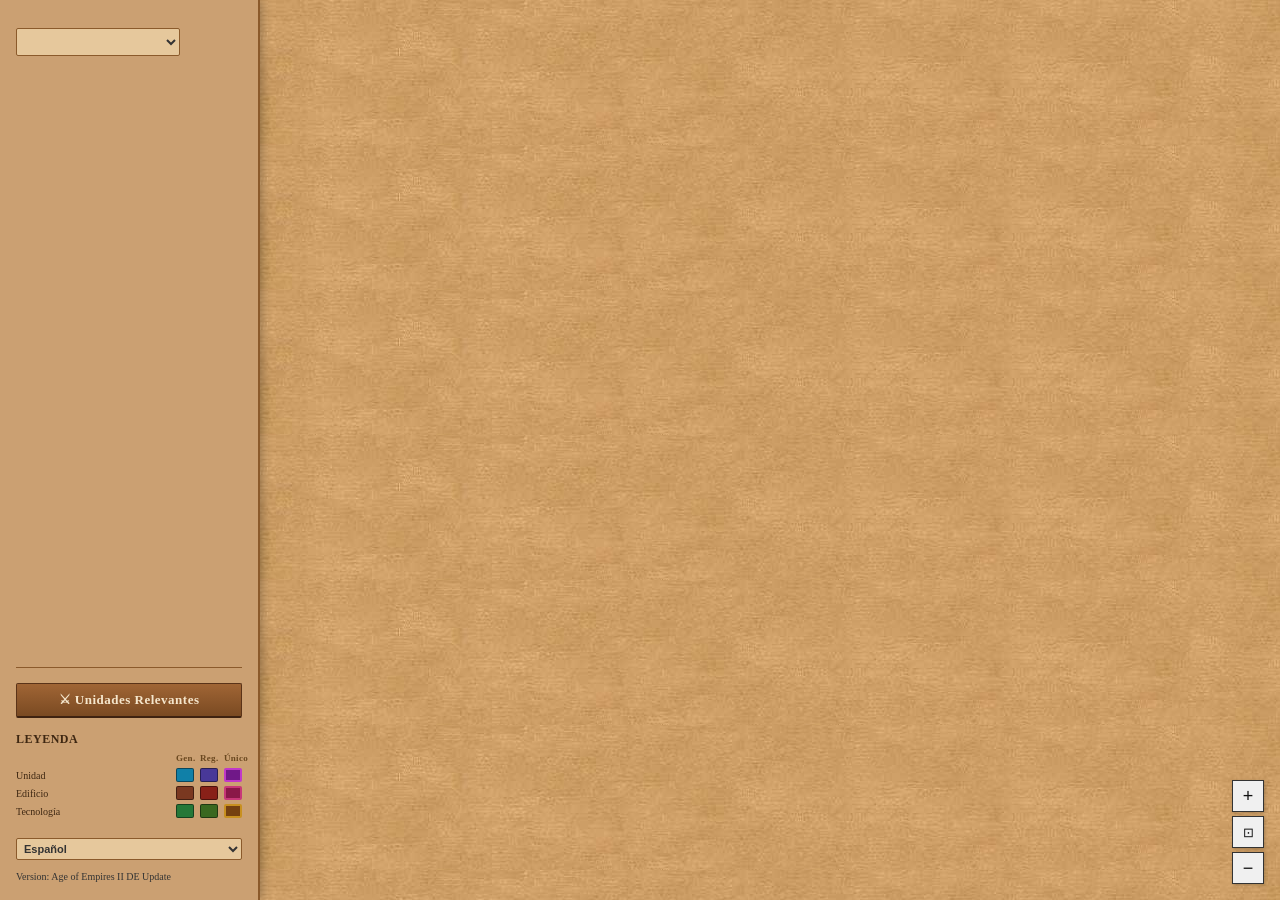
==== public/index.html @ ab6955b9 "feat: tech sim results update stats grid; show all stats always - Extract renderStatsGrid() — shows " ====
<!DOCTYPE html>
<html lang="es">

<head>
  <meta charset="UTF-8">
  <title>Age of Empires II — Árbol Tecnológico</title>
  <link rel="stylesheet" href="style.css">
  <!-- ── SCRIPTS ─────────────────────────────────────── -->
  <script src="https://d3js.org/d3.v7.min.js"></script>
  <script defer src="src/locales/es.js"></script>
  <script defer src="src/locales/en.js"></script>
  <script defer src="src/locales/i18n.js"></script>
  <script type="module" src="src/data/index.js"></script>
  <script defer src="src/layout.js"></script>
  <script defer src="src/app.js"></script>
</head>

<body>

  <div id="sidebar">
    <div class="sidebar-header">
      <select id="civ-select"></select>
      <div id="civ-logo"><img id="civ-shield" src="" alt="" onerror="this.style.display='none'" style="display:none"></div>
    </div>
    <div id="civ-info"></div>

    <div class="sidebar-bottom">
      <button id="btn-toggle-view" onclick="toggleView()">⚔ Unidades Relevantes</button>

      <div id="legend">
        <div class="legend-title" data-i18n="ui.legend">Leyenda</div>
        <div class="legend-grid">
          <!-- header row -->
          <div></div>
          <div class="legend-col-head" data-i18n="ui.lg_common">Gen.</div>
          <div class="legend-col-head" data-i18n="ui.lg_regional">Reg.</div>
          <div class="legend-col-head" data-i18n="ui.lg_unique">Único</div>
          <!-- Unidad -->
          <div class="legend-row-label" data-i18n="ui.unit">Unidad</div>
          <div class="legend-box lb-unit-c"></div>
          <div class="legend-box lb-unit-r"></div>
          <div class="legend-box lb-unit-u"></div>
          <!-- Edificio -->
          <div class="legend-row-label" data-i18n="ui.building">Edificio</div>
          <div class="legend-box lb-bld-c"></div>
          <div class="legend-box lb-bld-r"></div>
          <div class="legend-box lb-bld-u"></div>
          <!-- Tecnología -->
          <div class="legend-row-label" data-i18n="ui.tech">Tecnología</div>
          <div class="legend-box lb-tech-c"></div>
          <div class="legend-box lb-tech-r"></div>
          <div class="legend-box lb-tech-u"></div>
        </div>
      </div>
      <div style="margin-top:20px;font-size:10px;color:#333;line-height:1.4;">
        <select id="lang-select"
          style="background:#e6c89c;border:1px solid #8b5a2b;width:100%;margin-bottom:10px;padding:3px;font-size:11px;">
          <option value="es">Español</option>
          <option value="en">English</option>
        </select>
        <p><span data-i18n="ui.version">Version</span>: Age of Empires II DE Update</p>
      </div>
    </div>
  </div>

  <div id="main-content">
    <div id="tree-container">
      <svg id="svg-tree"></svg>
    </div>

    <div id="extra-panel">
      <div id="extra-header">
        <span class="extra-header-icon">⚔</span>
        <span class="extra-header-title">Unidades Relevantes</span>
        <button id="btn-close-extra" onclick="toggleView()" title="Cerrar">✕</button>
      </div>
      <div id="extra-content"></div>
    </div>
  </div>

  <!-- ── Stats Panel (click) ─────────────────────────── -->
  <div id="stats-panel" style="display:none">
    <div class="sp-header">
      <div class="sp-icon-wrap"><img id="sp-icon" src="" alt=""></div>
      <div class="sp-title">
        <div id="sp-name"></div>
        <div id="sp-sub"></div>
      </div>
      <button id="sp-close" onclick="closeStatsPanel()">✕</button>
    </div>
    <div id="sp-stats-grid"></div>
    <div id="sp-civ-bonus-note"></div>
    <div id="sp-cost"></div>
    <div id="sp-effect"></div>
    <div id="sp-applies"></div>
    <div id="sp-no-stats"></div>
    <div id="sp-tech-sim" style="display:none">
      <div class="sp-sim-toggle" id="sp-sim-toggle">
        <span id="sp-sim-toggle-label">▶ Simular con tecnologías</span>
      </div>
      <div id="sp-sim-body" style="display:none">
        <div class="sp-sim-ages" id="sp-sim-ages">
          <button class="sim-age-btn" data-age="0"></button>
          <button class="sim-age-btn" data-age="1"></button>
          <button class="sim-age-btn" data-age="2"></button>
          <button class="sim-age-btn sim-age-active" data-age="3"></button>
        </div>
        <div id="sp-sim-chips"></div>
      </div>
    </div>
  </div>

  <div id="tooltip">
    <h3 id="tt-name"></h3>
    <div class="tt-age" id="tt-age"></div>
    <div class="tt-cost" id="tt-cost"></div>
    <div class="tt-effect" id="tt-effect"></div>
    <div class="tt-prereq" id="tt-prereq"></div>
    <div class="tt-missing" id="tt-missing"></div>
  </div>

  <div id="zoom-controls">
    <button id="btn-zoom-in" data-i18n-title="ui.zoom_in">+</button>
    <button id="btn-fit" data-i18n-title="ui.fit" style="font-size:13px">⊡</button>
    <button id="btn-zoom-out" data-i18n-title="ui.zoom_out">−</button>
  </div>

</body>

</html>
---- public/style.css ----
* { margin:0; padding:0; box-sizing:border-box; }

body {
  background: url('img/Backgrounds/bg_aoe2_hd_paper.jpg') repeat;
  color: #111;
  font-family: 'Georgia', serif;
  overflow: hidden;
  height: 100vh;
  display: flex;
}

#sidebar {
  width: 260px;
  background: #cba072;
  border-right: 2px solid #8b5a2b;
  display: flex;
  flex-direction: column;
  padding: 16px;
  box-shadow: 2px 0 10px rgba(0,0,0,0.3);
  z-index: 20;
  flex-shrink: 0;
  overflow-y: auto;
}

.sidebar-header {
  display: flex;
  align-items: center;
  gap: 10px;
  margin-bottom: 12px;
  min-height: 52px;
}

select {
  background: #e6c89c;
  color: #333;
  border: 1px solid #8b5a2b;
  padding: 4px 6px;
  font-size: 14px;
  font-weight: bold;
  cursor: pointer;
  border-radius: 2px;
  flex-grow: 1;
  min-width: 0;
}
select:focus { outline: 1px solid #5a3a1b; }

#civ-logo {
  width: 52px;
  height: 52px;
  flex-shrink: 0;
  display: flex;
  align-items: center;
  justify-content: center;
}

#civ-shield {
  width: 52px;
  height: 52px;
  object-fit: contain;
  border-radius: 50%;
  filter: drop-shadow(0 1px 4px rgba(0,0,0,0.45));
}

#civ-info {
  font-size: 12px;
  color: #222;
  line-height: 1.5;
  margin-bottom: 20px;
}

#civ-info b {
  color: #000;
  font-weight: bold;
}

.sidebar-bottom {
  margin-top: auto;
  border-top: 1px solid #8b5a2b;
  padding-top: 15px;
}

#legend { margin-top: 4px; }

.legend-title {
  font-weight: bold;
  font-size: 12px;
  margin-bottom: 6px;
  color: #3e2712;
  letter-spacing: 0.5px;
  text-transform: uppercase;
}

/* Grid: 4 cols (label + 3 variants) × 4 rows (header + 3 types) */
.legend-grid {
  display: grid;
  grid-template-columns: auto repeat(3, 18px);
  gap: 4px 6px;
  align-items: center;
}

.legend-col-head {
  font-size: 9px;
  font-weight: bold;
  color: #6a4820;
  text-align: center;
  letter-spacing: 0.3px;
  line-height: 1.2;
}

.legend-row-label {
  font-size: 10px;
  color: #3e2712;
  white-space: nowrap;
  padding-right: 4px;
}

.legend-box {
  width: 18px; height: 14px;
  border-radius: 2px;
  border: 1px solid rgba(0,0,0,0.45);
}

/* Genérico */
.lb-unit-c    { background: #1080a8; }
.lb-bld-c     { background: #7a3820; }
.lb-tech-c    { background: #257838; }
/* Regional */
.lb-unit-r    { background: #483898; }
.lb-bld-r     { background: #882018; }
.lb-tech-r    { background: #3a6820; }
/* Único (civ-unique) */
.lb-unit-u    { background: #701888; border-color: #c038c8; border-width: 2px; }
.lb-bld-u     { background: #8a1848; border-color: #c83878; border-width: 2px; }
.lb-tech-u    { background: #754010; border-color: #c89020; border-width: 2px; }

/* ── Main content wrapper ─────────────────────────────── */
#main-content {
  flex-grow: 1;
  display: flex;
  overflow: hidden;
  position: relative;
}

#tree-container {
  flex-grow: 1;
  position: relative;
  overflow: hidden;
  cursor: grab;
  background: url('img/Backgrounds/bg_aoe2_hd_paper.jpg') repeat;
  transition: flex-grow 0.3s ease;
}
#tree-container:active { cursor: grabbing; }

svg { width: 100%; height: 100%; display: block; }

.age-stripe-0 { fill: transparent; }
.age-stripe-1 { fill: rgba(0, 0, 0, 0.07); } /* very light shading */
.age-stripe-2 { fill: transparent; }
.age-stripe-3 { fill: rgba(0, 0, 0, 0.07); } /* very light shading */

.age-label-group {
  opacity: 0.8;
}
.age-label {
  font-size: 12px;
  font-weight: bold;
  fill: #111;
  text-anchor: start;
  dominant-baseline: middle;
}
.age-icon {
  fill: #333;
  font-size: 14px;
  text-anchor: middle;
  dominant-baseline: middle;
}

.sep { stroke: rgba(0,0,0,0.1); stroke-width: 1; }

.edge { fill: none; stroke-width: 2; }
.edge-building { fill: none; stroke-width: 3; stroke: #8b5a2b; stroke-dasharray: 2,1; }

.node { cursor: pointer; }
.node rect { stroke-width: 2; }
.node .node-icon-bg {
  fill: #111; /* Will be overridden by inline styles or classes */
}
.node .node-text-bg {
  fill: #111;
}
.node text {
  font-size: 10px;
  fill: #fff;
  text-anchor: middle;
  dominant-baseline: middle;
  pointer-events: none;
  font-family: Arial, sans-serif;
}
.node-icon {
  font-size: 20px;
  text-anchor: middle;
  dominant-baseline: middle;
  pointer-events: none;
}
.node:hover rect { filter: brightness(1.2); }
.node:hover .node-text-bg { fill: #333; }
.node.unavailable { opacity: 0.4; }
.node.unavailable { cursor: default; }

/* ── Unidad / Mejora ─────────────────────────────────── */
.n-unit .node-icon-bg,
.n-upgrade .node-icon-bg           { fill: #1080a8; stroke: #30b8e0; }

.n-unit.n-regional .node-icon-bg,
.n-upgrade.n-regional .node-icon-bg{ fill: #483898; stroke: #7060c8; }

/* Slot único del castillo (type:'unique') */
.n-unique .node-icon-bg            { fill: #701888; stroke: #c038c8; stroke-width: 2; }

/* Unidad/mejora exclusiva de 1 civ (variant:'unique') */
.n-unit.n-civ-unique .node-icon-bg,
.n-upgrade.n-civ-unique .node-icon-bg { fill: #701888; stroke: #c038c8; }

/* ── Tecnología ─────────────────────────────────────── */
.n-tech .node-icon-bg              { fill: #257838; stroke: #3eaa5a; }

.n-tech.n-regional .node-icon-bg   { fill: #3a6820; stroke: #5ea830; }

.n-tech.n-unique .node-icon-bg     { fill: #754010; stroke: #c89020; stroke-width: 2; }

/* ── Edificio ────────────────────────────────────────── */
.n-building .node-icon-bg          { fill: #7a3820; stroke: #aa6040; }

.n-building.n-regional .node-icon-bg{ fill: #882018; stroke: #c85038; }

.n-building.n-unique .node-icon-bg  { fill: #8a1848; stroke: #c83878; stroke-width: 2; }

/* ── Edificio Defensivo ──────────────────────────────── */
.n-defencive .node-icon-bg          { fill: #7a3820; stroke: #aa6040; }

/* ═══════════════════════════════════════════════════════════
   STATS PANEL (click)
══════════════════════════════════════════════════════════ */
@keyframes sp-slidein {
  from { opacity: 0; transform: translateY(-8px) scale(0.96); }
  to   { opacity: 1; transform: translateY(0)    scale(1); }
}

#stats-panel {
  position: fixed;
  width: 320px;
  background: #f0e2b8;
  border: 2px solid #7a4f22;
  border-radius: 4px;
  box-shadow: 0 6px 24px rgba(0,0,0,0.55);
  z-index: 200;
  font-family: 'Segoe UI', Arial, sans-serif;
  overflow-y: auto;
  max-height: calc(100vh - 60px);
}
#stats-panel.sp-animate {
  animation: sp-slidein 0.18s cubic-bezier(0.175, 0.885, 0.32, 1.1);
}

.sp-header {
  display: flex;
  align-items: center;
  gap: 10px;
  background: linear-gradient(135deg, #6b3d14, #8b5a2b);
  padding: 10px 12px;
  border-bottom: 1px solid #5a3010;
}

.sp-icon-wrap {
  width: 52px; height: 52px;
  flex-shrink: 0;
  background: rgba(0,0,0,0.35);
  border: 1px solid rgba(255,255,255,0.15);
  border-radius: 3px;
  display: flex; align-items: center; justify-content: center;
  overflow: hidden;
}
.sp-icon-wrap img {
  width: 52px; height: 52px;
  object-fit: contain;
}

.sp-title { flex: 1; min-width: 0; }
#sp-name {
  font-size: 14px;
  font-weight: bold;
  color: #fbebc8;
  white-space: nowrap;
  overflow: hidden;
  text-overflow: ellipsis;
  text-shadow: 0 1px 3px rgba(0,0,0,0.4);
}
#sp-sub {
  font-size: 10px;
  color: #c9a060;
  margin-top: 3px;
  text-transform: uppercase;
  letter-spacing: 0.5px;
}

#sp-close {
  background: transparent;
  border: 1px solid rgba(245,230,204,0.3);
  color: #f5e6cc;
  width: 22px; height: 22px;
  font-size: 12px;
  cursor: pointer;
  border-radius: 3px;
  flex-shrink: 0;
  display: flex; align-items: center; justify-content: center;
  transition: background 0.12s;
}
#sp-close:hover { background: rgba(0,0,0,0.3); }

/* Stats grid */
#sp-stats-grid {
  display: grid;
  grid-template-columns: repeat(4, 1fr);
  gap: 2px;
  padding: 8px 10px;
}

.sp-stat {
  background: #e5d098;
  border: 1px solid #c9a870;
  border-radius: 3px;
  display: flex;
  flex-direction: column;
  align-items: center;
  justify-content: center;
  padding: 6px 4px 4px;
  gap: 1px;
  min-height: 58px;
  position: relative;
}
.sp-stat.sp-stat-boosted {
  background: #d6edbc;
  border-color: #5a9a30;
}
.sp-stat.sp-stat-boosted::before {
  content: '';
  position: absolute;
  left: 0; top: 0; bottom: 0;
  width: 3px;
  background: #5a9a30;
  border-radius: 3px 0 0 3px;
}
.sp-stat-icon {
  font-size: 14px;
  line-height: 1;
  height: 16px;
  display: flex; align-items: center;
}
.stat-img-icon { width: 14px; height: 14px; object-fit: contain; }
.sp-stat-label {
  font-size: 7px;
  color: #6a4020;
  font-weight: bold;
  text-transform: uppercase;
  letter-spacing: 0.5px;
}
.sp-stat-val {
  font-size: 13px;
  font-weight: bold;
  color: #1e1006;
}
.sp-stat-boosted .sp-stat-val { color: #2a6a00; }
.sp-stat-delta {
  font-size: 9px;
  font-weight: bold;
}
.sp-stat-delta.pos { color: #2a7a00; }
.sp-stat-delta.neg { color: #b04000; }

/* Civ bonus note */
#sp-civ-bonus-note {
  font-size: 9px;
  color: #3a6010;
  padding: 0 12px 6px;
  font-style: italic;
  display: none;
}

/* Cost */
#sp-cost {
  font-size: 12px;
  font-weight: bold;
  color: #4a2e0a;
  padding: 4px 12px 6px;
  border-top: 1px solid #c8a870;
  display: flex;
  gap: 8px;
  flex-wrap: wrap;
}
#sp-cost strong { color: #6a3a10; }

/* Effect */
#sp-effect {
  font-size: 11px;
  color: #2e1e08;
  padding: 6px 12px 8px;
  border-top: 1px solid #c8a870;
  line-height: 1.45;
  background: rgba(0,0,0,0.03);
}

#sp-applies {
  font-size: 11px;
  padding: 6px 12px 10px;
  border-top: 1px solid rgba(139,90,43,0.25);
  display: none;
}
.sp-applies-title {
  font-weight: bold;
  color: #8b5a2b;
  margin-bottom: 5px;
  text-transform: uppercase;
  font-size: 9px;
  letter-spacing: 0.5px;
}
.sp-applies-grid {
  display: flex;
  flex-wrap: wrap;
  gap: 4px;
}
.sp-applies-icon {
  width: 26px; height: 26px;
  background: #111;
  border: 1px solid #8b5a2b;
  border-radius: 3px;
  display: flex; align-items: center; justify-content: center;
  overflow: hidden;
  transition: border-color 0.1s;
}
.sp-applies-icon:hover { border-color: #d4a870; }
.sp-applies-icon img {
  width: 100%; height: 100%;
  object-fit: contain;
}

#sp-no-stats {
  font-size: 11px;
  color: #8b5a2b;
  font-style: italic;
  padding: 8px 12px;
  text-align: center;
}

/* ── Tech Simulator ─────────────────────────────────────────────────────── */
#sp-tech-sim {
  border-top: 1px solid #c8a870;
}
.sp-sim-toggle {
  display: flex;
  align-items: center;
  padding: 7px 10px;
  cursor: pointer;
  background: #ddd0a0;
  user-select: none;
}
.sp-sim-toggle:hover { background: #cfc090; }
#sp-sim-toggle-label {
  font-size: 10px;
  font-weight: bold;
  color: #5a3a1b;
  text-transform: uppercase;
  letter-spacing: 0.5px;
}
#sp-sim-body {
  padding: 8px 10px 10px;
}
.sp-sim-ages {
  display: flex;
  gap: 3px;
  margin-bottom: 8px;
}
.sim-age-btn {
  flex: 1;
  background: #c8a870;
  border: 1px solid #8b5a2b;
  border-radius: 2px;
  font-size: 9px;
  font-weight: bold;
  color: #5a3a1b;
  padding: 3px 2px;
  cursor: pointer;
  transition: background 0.1s;
  white-space: nowrap;
  overflow: hidden;
  text-overflow: ellipsis;
}
.sim-age-btn.sim-age-active {
  background: #8b5a2b;
  color: #f5e6cc;
}
.sim-age-btn:hover:not(.sim-age-active) { background: #b89860; }

#sp-sim-chips {
  display: flex;
  flex-wrap: wrap;
  gap: 4px;
  margin-bottom: 8px;
}
.sim-tech-chip {
  width: 32px;
  height: 32px;
  background: #111;
  border: 2px solid #a07840;
  border-radius: 2px;
  cursor: pointer;
  padding: 1px;
  display: flex;
  align-items: center;
  justify-content: center;
  opacity: 0.35;
  transition: opacity 0.1s, border-color 0.1s, box-shadow 0.1s;
}
.sim-tech-chip img {
  width: 100%;
  height: 100%;
  object-fit: contain;
}
.sim-tech-chip.active {
  opacity: 1;
  border-color: #4a9a20;
  box-shadow: 0 0 5px rgba(74, 154, 32, 0.7);
}
.sim-tech-chip:hover:not(.active) { opacity: 0.7; }
.sim-chip-icon { font-size: 14px; }

.sim-result-grid {
  display: grid;
  grid-template-columns: repeat(4, 1fr);
  gap: 1px;
  background: #c8a870;
  border-radius: 2px;
  overflow: hidden;
}
.sim-res-item {
  background: #e8d5a0;
  display: flex;
  flex-direction: column;
  align-items: center;
  padding: 5px 3px;
  gap: 1px;
}
.sim-res-label {
  font-size: 8px;
  color: #7a5030;
  font-weight: bold;
  text-transform: uppercase;
}
.sim-res-val {
  font-size: 13px;
  font-weight: bold;
  color: #2a1a08;
}
.sim-res-delta {
  font-size: 9px;
  font-weight: bold;
}
.sim-res-delta.pos { color: #2a7a10; }
.sim-res-delta.neg { color: #b02010; }
.sim-no-change {
  font-size: 10px;
  color: #8b5a2b;
  font-style: italic;
  text-align: center;
  padding: 4px;
}

#tooltip {
  position: fixed;
  background: #f0f0f0;
  color: #111;
  border: 1px solid #333;
  border-radius: 0;
  padding: 10px 14px;
  max-width: 320px;
  pointer-events: none;
  display: none;
  z-index: 100;
  box-shadow: 2px 2px 5px rgba(0,0,0,0.3);
  font-family: Arial, sans-serif;
}
#tooltip h3 { color: #111; margin-bottom: 6px; font-size: 14px; font-weight: bold; border-bottom: 1px solid #ccc; padding-bottom: 4px; }
#tooltip .tt-age { font-size: 11px; margin-bottom: 4px; color: #555; }
#tooltip .tt-cost { color: #333; font-size: 12px; margin-bottom: 5px; font-weight: bold; }
#tooltip .tt-effect { color: #222; font-size: 12px; line-height: 1.4; }
#tooltip .tt-prereq { color: #555; font-size: 11px; margin-top: 5px; }
#tooltip .tt-missing { color: #c04030; font-size: 11px; margin-top: 4px; font-weight: bold; }

#zoom-controls {
  position: fixed;
  bottom: 16px;
  right: 16px;
  display: flex;
  flex-direction: column;
  gap: 4px;
  z-index: 20;
}
#zoom-controls button {
  width: 32px; height: 32px;
  background: #f0f0f0;
  border: 1px solid #333;
  color: #111;
  font-size: 18px;
  cursor: pointer;
  display: flex;
  align-items: center;
  justify-content: center;
  box-shadow: 1px 1px 3px rgba(0,0,0,0.2);
}
#zoom-controls button:hover { background: #e0e0e0; }

/* ── Civilization Info Styles ────────────────────────── */
#civ-info {
  margin-top: 15px;
  line-height: 1.5;
  color: #3e2712;
}

.civ-name {
  font-family: 'Times New Roman', serif;
  font-size: 20px;
  font-weight: bold;
  color: #5c3a1e;
  margin-bottom: 2px;
  display: flex;
  align-items: center;
  gap: 8px;
}

.civ-type {
  font-style: italic;
  font-size: 13px;
  color: #7a5230;
  margin-bottom: 12px;
  border-bottom: 1px solid rgba(139, 90, 43, 0.3);
  padding-bottom: 5px;
}

.bonus-list {
  margin: 0;
  padding-left: 15px;
  list-style-type: none;
}

.bonus-item {
  position: relative;
  margin-bottom: 6px;
  font-size: 13px;
}

.bonus-item::before {
  content: '•';
  position: absolute;
  left: -12px;
  color: #8b5a2b;
  font-weight: bold;
}

.civ-section-title {
  font-size: 12px;
  text-transform: uppercase;
  letter-spacing: 1px;
  font-weight: bold;
  color: #8b5a2b;
  margin: 15px 0 5px 0;
}

.unique-item {
  font-size: 13px;
  margin-bottom: 4px;
}

.unique-subtitle {
  font-size: 11px;
  color: #666;
  font-style: italic;
}

.team-bonus-box {
  margin-top: 15px;
  padding: 10px;
  background: rgba(139, 90, 43, 0.1);
  border-left: 3px solid #8b5a2b;
  font-size: 13px;
}

/* ── Tooltip Stats Grid ────────────────────────── */
.tt-stats-container {
  margin-top: 10px;
  padding-top: 8px;
  border-top: 1px dashed #aaa;
}

.tt-stats-grid {
  display: grid;
  grid-template-columns: 1fr 1fr;
  gap: 4px 10px;
  margin-top: 4px;
}

.tt-stat-item {
  font-size: 11px;
  display: flex;
  align-items: center;
  gap: 5px;
  color: #333;
}

.stat-icon { width: 14px; text-align: center; }
.stat-val { font-weight: bold; color: #000; }
.stat-img-icon { width: 16px; height: 16px; vertical-align: middle; }

.res-icon {
  width: 16px;
  height: 16px;
  vertical-align: middle;
  margin-right: 2px;
  object-fit: contain;
}

/* ═══════════════════════════════════════════════════════════
   TOGGLE BUTTON
══════════════════════════════════════════════════════════ */
#btn-toggle-view {
  display: block;
  width: 100%;
  padding: 8px 10px;
  margin-bottom: 14px;
  background: linear-gradient(to bottom, #a06535, #7a4a22);
  color: #f5e6cc;
  border: 1px solid #5a3318;
  border-bottom: 2px solid #3e2210;
  font-family: 'Georgia', serif;
  font-size: 13px;
  font-weight: bold;
  cursor: pointer;
  border-radius: 2px;
  letter-spacing: 0.5px;
  text-align: center;
  transition: background 0.2s, color 0.2s;
}
#btn-toggle-view:hover {
  background: linear-gradient(to bottom, #b87540, #8a5530);
  color: #fff;
}
#btn-toggle-view.active {
  background: linear-gradient(to bottom, #5a3318, #3e2210);
  color: #f0d090;
  border-color: #FFD700;
}

/* ═══════════════════════════════════════════════════════════
   EXTRA PANEL
══════════════════════════════════════════════════════════ */
#extra-panel {
  width: 0;
  min-width: 0;
  overflow: hidden;
  display: flex;
  flex-direction: column;
  background: #c9a06a;
  border-left: 0px solid #8b5a2b;
  transition: width 0.32s ease, border-left-width 0.32s ease;
  flex-shrink: 0;
  z-index: 10;
}

body.mode-extra #extra-panel {
  width: 330px;
  min-width: 330px;
  border-left-width: 2px;
  overflow-y: auto;
}

/* Header */
#extra-header {
  display: flex;
  align-items: center;
  gap: 8px;
  padding: 12px 14px 10px;
  background: #8b5a2b;
  position: sticky;
  top: 0;
  z-index: 5;
  border-bottom: 2px solid #5a3318;
  flex-shrink: 0;
  white-space: nowrap;
}
.extra-header-icon {
  font-size: 16px;
}
.extra-header-title {
  flex: 1;
  font-family: 'Times New Roman', serif;
  font-size: 15px;
  font-weight: bold;
  color: #f5e6cc;
  letter-spacing: 0.5px;
}
#btn-close-extra {
  background: transparent;
  border: 1px solid rgba(245,230,204,0.4);
  color: #f5e6cc;
  width: 22px; height: 22px;
  font-size: 12px;
  cursor: pointer;
  border-radius: 2px;
  display: flex;
  align-items: center;
  justify-content: center;
  transition: background 0.15s;
}
#btn-close-extra:hover { background: rgba(0,0,0,0.25); }

/* Content container */
#extra-content {
  padding: 12px 12px 20px;
  display: flex;
  flex-direction: column;
  gap: 14px;
  overflow-y: auto;
}

/* Section */
.eu-section {}
.eu-section-title {
  font-size: 11px;
  text-transform: uppercase;
  letter-spacing: 1.2px;
  font-weight: bold;
  color: #5c3a1e;
  margin-bottom: 8px;
  padding-bottom: 4px;
  border-bottom: 1px solid rgba(139,90,43,0.4);
  white-space: nowrap;
}

/* Card */
.eu-card {
  display: flex;
  align-items: flex-start;
  gap: 9px;
  padding: 7px 8px;
  background: rgba(255,255,255,0.12);
  border: 1px solid rgba(139,90,43,0.35);
  border-radius: 2px;
  margin-bottom: 5px;
  transition: background 0.15s;
}
.eu-card:last-child { margin-bottom: 0; }
.eu-card:hover { background: rgba(255,255,255,0.22); }

/* Icon */
.eu-icon {
  width: 44px;
  height: 44px;
  flex-shrink: 0;
  display: flex;
  align-items: center;
  justify-content: center;
  border-radius: 2px;
  font-size: 22px;
  overflow: hidden;
  border: 1px solid rgba(0,0,0,0.3);
}
.eu-icon img {
  width: 100%;
  height: 100%;
  object-fit: contain;
}
.eu-icon.type-unit    { background: #2a508a; }
.eu-icon.type-upgrade { background: #3a609a; }
.eu-icon.type-unique  { background: #503010; border-color: #c8a020; }
.eu-icon.type-tech    { background: #2a8a4a; }
.eu-icon.type-elite   { background: #6a4018; border-color: #FFD700; }

/* Info */
.eu-info { flex: 1; min-width: 0; }

.eu-name {
  font-size: 13px;
  font-weight: bold;
  color: #3e2712;
  line-height: 1.3;
  word-break: break-word;
}
.eu-sub {
  font-size: 11px;
  color: #7a5230;
  font-style: italic;
  margin-top: 1px;
}
.eu-cost {
  font-size: 11px;
  color: #5a3a1b;
  font-weight: bold;
  margin-top: 3px;
  letter-spacing: 0.3px;
}
.eu-effect {
  font-size: 11px;
  color: #333;
  margin-top: 3px;
  line-height: 1.35;
}
.eu-bonus {
  font-size: 11px;
  color: #444;
  margin-top: 3px;
  line-height: 1.35;
  font-style: italic;
  border-left: 2px solid #8b5a2b;
  padding-left: 5px;
}

/* Age badge */
.eu-age-badge {
  display: inline-block;
  font-size: 10px;
  padding: 1px 6px;
  border-radius: 2px;
  color: #fff;
  margin-top: 3px;
  font-weight: bold;
  letter-spacing: 0.3px;
}
.age-b-0 { background: #b08040; }
.age-b-1 { background: #508050; }
.age-b-2 { background: #4060a8; }
.age-b-3 { background: #b05020; }

/* Empty state */
.eu-empty {
  text-align: center;
  color: #8b5a2b;
  font-size: 13px;
  padding: 30px 10px;
  font-style: italic;
  line-height: 1.5;
}
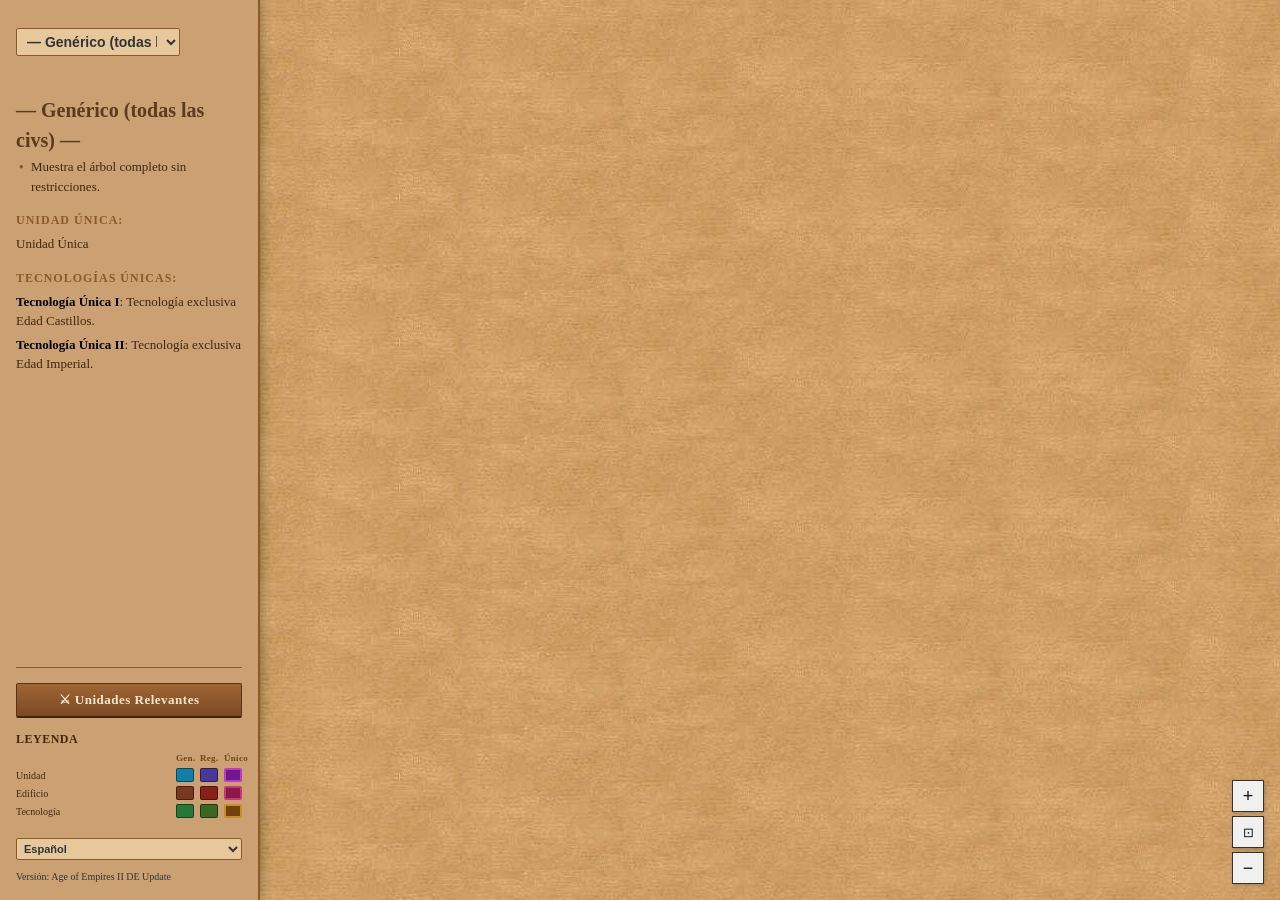
==== commit 90a49308: "refactor: split app.js into stats-panel, tech-sim, and civ-panel modules app.js now contains only in" ====
--- a/public/index.html
+++ b/public/index.html
@@ -13,6 +13,9 @@
   <script type="module" src="src/data/index.js"></script>
   <script defer src="src/layout.js"></script>
   <script defer src="src/app.js"></script>
+  <script defer src="src/stats-panel.js"></script>
+  <script defer src="src/tech-sim.js"></script>
+  <script defer src="src/civ-panel.js"></script>
 </head>
 
 <body>
@@ -88,12 +91,14 @@
       </div>
       <button id="sp-close" onclick="closeStatsPanel()">✕</button>
     </div>
+    <div id="sp-cost"></div>
     <div id="sp-stats-grid"></div>
     <div id="sp-civ-bonus-note"></div>
-    <div id="sp-cost"></div>
+    <div id="sp-build-efficiency" style="display:none"></div>
     <div id="sp-effect"></div>
     <div id="sp-applies"></div>
     <div id="sp-no-stats"></div>
+    <div id="sp-research-cost" style="display:none"></div>
     <div id="sp-tech-sim" style="display:none">
       <div class="sp-sim-toggle" id="sp-sim-toggle">
         <span id="sp-sim-toggle-label">▶ Simular con tecnologías</span>
--- a/public/style.css
+++ b/public/style.css
@@ -392,12 +392,44 @@
   font-weight: bold;
   color: #4a2e0a;
   padding: 4px 12px 6px;
-  border-top: 1px solid #c8a870;
+  border-bottom: 1px solid #c8a870;
   display: flex;
   gap: 8px;
   flex-wrap: wrap;
+  align-items: center;
 }
 #sp-cost strong { color: #6a3a10; }
+/* Reduced cost: show modified value in green (no strikethrough) */
+.sp-cost-new { color: #2a7a00; font-weight: bold; }
+
+/* Build efficiency chart */
+#sp-build-efficiency {
+  border-top: 1px solid #c8a870;
+  padding: 8px 12px 4px;
+}
+.sp-efficiency-title {
+  font-size: 9px;
+  font-weight: bold;
+  color: #6a3a10;
+  margin-bottom: 4px;
+  letter-spacing: 0.02em;
+}
+.sp-efficiency-svg {
+  width: 100%;
+  max-width: 200px;
+  display: block;
+  overflow: visible;
+}
+.sp-repair-cost {
+  font-size: 11px;
+  color: #4a2e0a;
+  margin-top: 5px;
+  display: flex;
+  align-items: center;
+  gap: 4px;
+  flex-wrap: wrap;
+}
+.sp-repair-cost strong { color: #6a3a10; }
 
 /* Effect */
 #sp-effect {
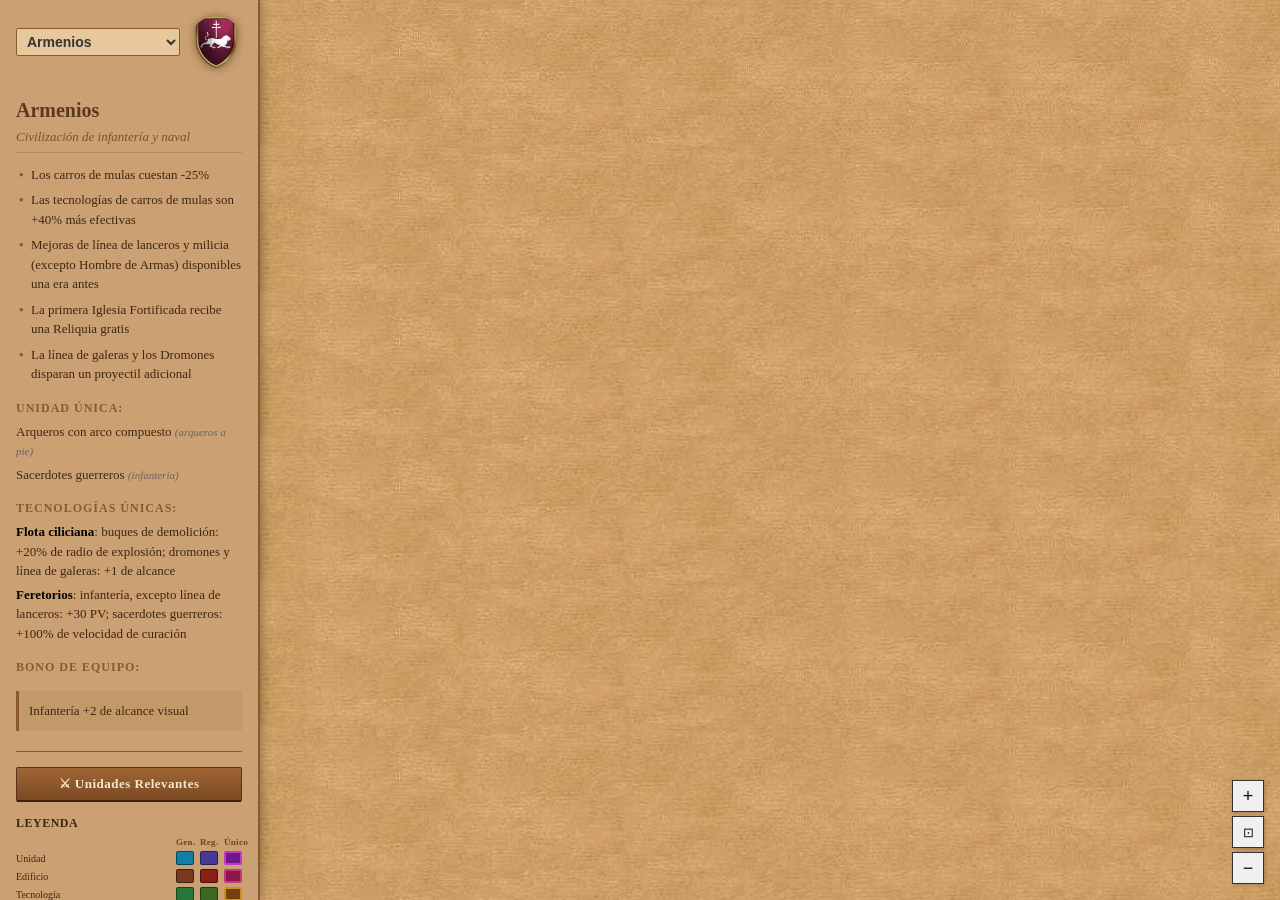
==== commit a484ee40: "feat: add allied team civ picker with team bonus simulation Adds a menu inside the tech simulator to" ====
--- a/public/index.html
+++ b/public/index.html
@@ -111,6 +111,16 @@
           <button class="sim-age-btn sim-age-active" data-age="3"></button>
         </div>
         <div id="sp-sim-chips"></div>
+        <div id="sp-sim-team">
+          <div class="sim-team-header">
+            <span class="sim-team-label">👥 Equipo aliado</span>
+            <span id="sp-sim-team-count" class="sim-team-count">0/7</span>
+          </div>
+          <div id="sp-sim-team-chips"></div>
+          <select id="sp-sim-team-select">
+            <option value="">+ Añadir aliado…</option>
+          </select>
+        </div>
       </div>
     </div>
   </div>
--- a/public/style.css
+++ b/public/style.css
@@ -564,6 +564,81 @@
 }
 .sim-tech-chip:hover:not(.active) { opacity: 0.7; }
 .sim-chip-icon { font-size: 14px; }
+
+/* ── Team Ally Picker ──────────────────────────────────────────────────────── */
+#sp-sim-team {
+  border-top: 1px dashed #c8a870;
+  padding-top: 8px;
+  margin-top: 4px;
+}
+.sim-team-header {
+  display: flex;
+  align-items: center;
+  justify-content: space-between;
+  margin-bottom: 5px;
+}
+.sim-team-label {
+  font-size: 10px;
+  font-weight: bold;
+  color: #5a3a1b;
+  text-transform: uppercase;
+  letter-spacing: 0.4px;
+}
+.sim-team-count {
+  font-size: 10px;
+  color: #8b5a2b;
+  font-weight: bold;
+}
+#sp-sim-team-chips {
+  display: flex;
+  flex-wrap: wrap;
+  gap: 4px;
+  margin-bottom: 5px;
+}
+.sim-team-chip {
+  display: flex;
+  align-items: center;
+  gap: 3px;
+  background: #ddd0a0;
+  border: 1px solid #8b5a2b;
+  border-radius: 2px;
+  padding: 2px 4px 2px 3px;
+  font-size: 10px;
+  color: #3e2712;
+}
+.sim-team-shield {
+  width: 18px;
+  height: 18px;
+  object-fit: contain;
+  border-radius: 50%;
+}
+.sim-team-name {
+  max-width: 60px;
+  white-space: nowrap;
+  overflow: hidden;
+  text-overflow: ellipsis;
+}
+.sim-team-remove {
+  background: none;
+  border: none;
+  cursor: pointer;
+  font-size: 9px;
+  color: #8b5a2b;
+  padding: 0 1px;
+  line-height: 1;
+  flex-shrink: 0;
+}
+.sim-team-remove:hover { color: #c04020; }
+#sp-sim-team-select {
+  width: 100%;
+  font-size: 10px;
+  padding: 3px 4px;
+  background: #e6c89c;
+  border: 1px solid #8b5a2b;
+  color: #333;
+  cursor: pointer;
+}
+#sp-sim-team-select:disabled { opacity: 0.5; cursor: default; }
 
 .sim-result-grid {
   display: grid;
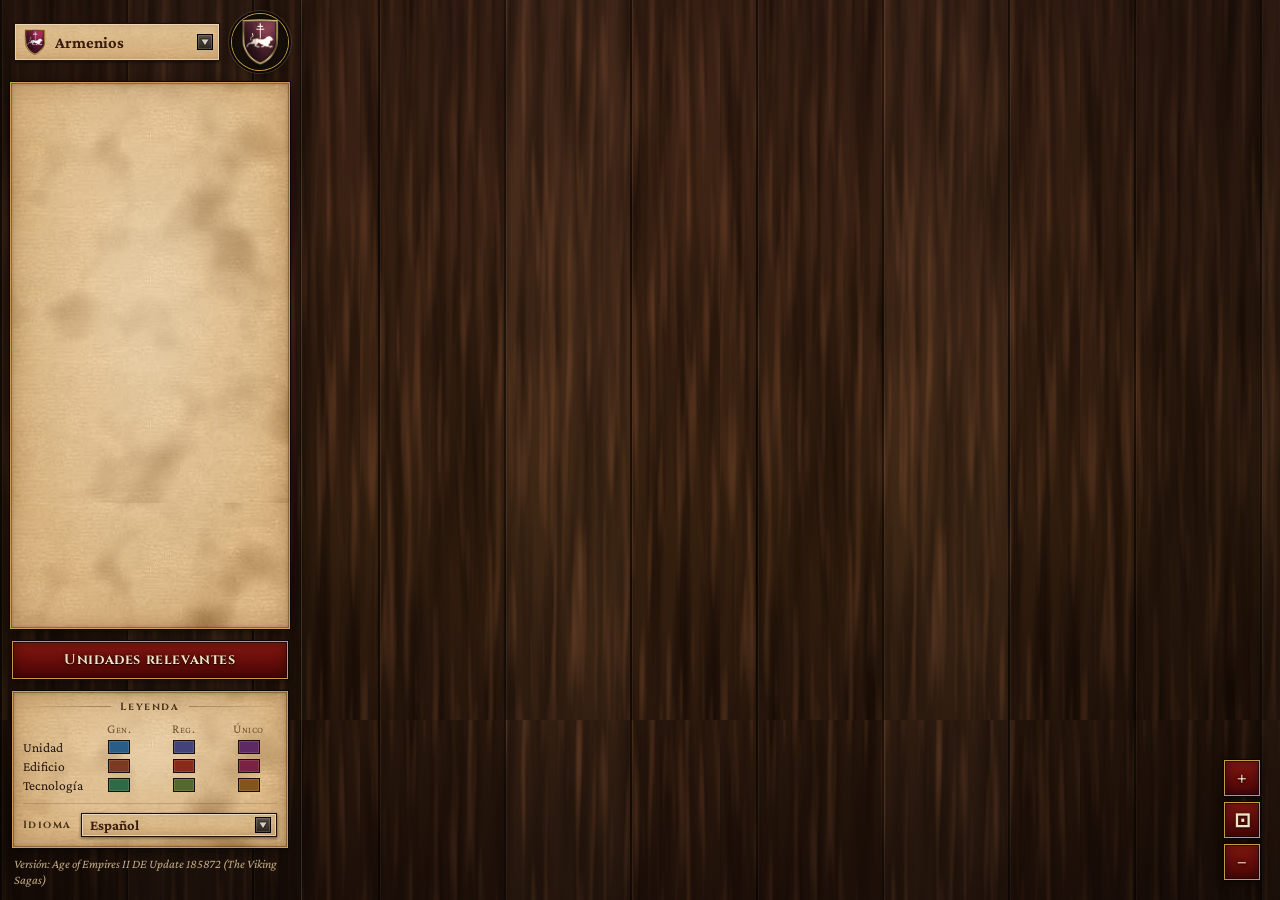
==== commit 57bf870c: "feat: Update 185872 (The Viking Sagas), árbol por civ y estética AoE2 Contenido del parche - Daneses" ====
--- a/public/index.html
+++ b/public/index.html
@@ -4,6 +4,11 @@
 <head>
   <meta charset="UTF-8">
   <title>Age of Empires II — Árbol Tecnológico</title>
+  <link rel="icon" href="img/favicon.svg" type="image/svg+xml">
+  <link rel="alternate icon" href="img/favicon.png" type="image/png">
+  <link rel="preconnect" href="https://fonts.googleapis.com">
+  <link rel="preconnect" href="https://fonts.gstatic.com" crossorigin>
+  <link rel="stylesheet" href="https://fonts.googleapis.com/css2?family=Cinzel:wght@600;700&family=Crimson+Pro:ital,wght@0,400;0,600;0,700;1,400;1,600&display=swap">
   <link rel="stylesheet" href="style.css">
   <!-- ── SCRIPTS ─────────────────────────────────────── -->
   <script src="https://d3js.org/d3.v7.min.js"></script>
@@ -15,20 +20,21 @@
   <script defer src="src/app.js"></script>
   <script defer src="src/stats-panel.js"></script>
   <script defer src="src/tech-sim.js"></script>
+  <script defer src="src/aoe-select.js"></script>
   <script defer src="src/civ-panel.js"></script>
 </head>
 
 <body>
 
-  <div id="sidebar">
+  <aside id="sidebar">
     <div class="sidebar-header">
-      <select id="civ-select"></select>
+      <select id="civ-select" aria-label="Civilización"></select>
       <div id="civ-logo"><img id="civ-shield" src="" alt="" onerror="this.style.display='none'" style="display:none"></div>
     </div>
     <div id="civ-info"></div>
 
     <div class="sidebar-bottom">
-      <button id="btn-toggle-view" onclick="toggleView()">⚔ Unidades Relevantes</button>
+      <button id="btn-toggle-view" class="aoe-btn" onclick="toggleView()" data-i18n="ui.relevant_units">Unidades relevantes</button>
 
       <div id="legend">
         <div class="legend-title" data-i18n="ui.legend">Leyenda</div>
@@ -54,34 +60,39 @@
           <div class="legend-box lb-tech-r"></div>
           <div class="legend-box lb-tech-u"></div>
         </div>
+        <div class="legend-lang">
+          <span class="legend-lang-label" data-i18n="ui.language">Idioma</span>
+          <select id="lang-select" aria-label="Idioma">
+            <option value="es">Español</option>
+            <option value="en">English</option>
+          </select>
+        </div>
       </div>
-      <div style="margin-top:20px;font-size:10px;color:#333;line-height:1.4;">
-        <select id="lang-select"
-          style="background:#e6c89c;border:1px solid #8b5a2b;width:100%;margin-bottom:10px;padding:3px;font-size:11px;">
-          <option value="es">Español</option>
-          <option value="en">English</option>
-        </select>
-        <p><span data-i18n="ui.version">Version</span>: Age of Empires II DE Update</p>
-      </div>
+
+      <p class="version"><span data-i18n="ui.version">Versión</span>: Age of Empires II DE Update 185872 (The Viking Sagas)</p>
     </div>
-  </div>
+  </aside>
 
   <div id="main-content">
     <div id="tree-container">
       <svg id="svg-tree"></svg>
+      <div id="zoom-controls">
+        <button id="btn-zoom-in" class="aoe-square" data-i18n-title="ui.zoom_in">+</button>
+        <button id="btn-fit" class="aoe-square" data-i18n-title="ui.fit">⊡</button>
+        <button id="btn-zoom-out" class="aoe-square" data-i18n-title="ui.zoom_out">−</button>
+      </div>
     </div>
 
-    <div id="extra-panel">
+    <aside id="extra-panel">
       <div id="extra-header">
-        <span class="extra-header-icon">⚔</span>
-        <span class="extra-header-title">Unidades Relevantes</span>
-        <button id="btn-close-extra" onclick="toggleView()" title="Cerrar">✕</button>
+        <span class="extra-header-title" data-i18n="ui.relevant_units">Unidades relevantes</span>
+        <button id="btn-close-extra" class="aoe-close" onclick="toggleView()" data-i18n-title="ui.close">✕</button>
       </div>
       <div id="extra-content"></div>
-    </div>
+    </aside>
   </div>
 
-  <!-- ── Stats Panel (click) ─────────────────────────── -->
+  <!-- ── Panel de selección (click) ──────────────────── -->
   <div id="stats-panel" style="display:none">
     <div class="sp-header">
       <div class="sp-icon-wrap"><img id="sp-icon" src="" alt=""></div>
@@ -89,19 +100,23 @@
         <div id="sp-name"></div>
         <div id="sp-sub"></div>
       </div>
-      <button id="sp-close" onclick="closeStatsPanel()">✕</button>
+      <button id="sp-close" class="aoe-close" onclick="closeStatsPanel()" data-i18n-title="ui.close">✕</button>
     </div>
-    <div id="sp-cost"></div>
-    <div id="sp-stats-grid"></div>
-    <div id="sp-civ-bonus-note"></div>
-    <div id="sp-build-efficiency" style="display:none"></div>
-    <div id="sp-effect"></div>
-    <div id="sp-applies"></div>
-    <div id="sp-no-stats"></div>
-    <div id="sp-research-cost" style="display:none"></div>
+    <div class="sp-sheet">
+      <div class="sp-costs">
+        <div id="sp-cost"></div>
+        <div id="sp-research-cost" style="display:none"></div>
+      </div>
+      <div id="sp-stats-grid"></div>
+      <div id="sp-civ-bonus-note"></div>
+      <div id="sp-no-stats"></div>
+      <div id="sp-effect"></div>
+      <div id="sp-applies"></div>
+      <div id="sp-build-efficiency" style="display:none"></div>
+    </div>
     <div id="sp-tech-sim" style="display:none">
       <div class="sp-sim-toggle" id="sp-sim-toggle">
-        <span id="sp-sim-toggle-label">▶ Simular con tecnologías</span>
+        <span id="sp-sim-toggle-label"></span>
       </div>
       <div id="sp-sim-body" style="display:none">
         <div class="sp-sim-ages" id="sp-sim-ages">
@@ -113,31 +128,35 @@
         <div id="sp-sim-chips"></div>
         <div id="sp-sim-team">
           <div class="sim-team-header">
-            <span class="sim-team-label">👥 Equipo aliado</span>
+            <span class="sim-team-label" data-i18n="ui.ally_team">Equipo aliado</span>
             <span id="sp-sim-team-count" class="sim-team-count">0/7</span>
           </div>
           <div id="sp-sim-team-chips"></div>
           <select id="sp-sim-team-select">
-            <option value="">+ Añadir aliado…</option>
+            <option value=""></option>
           </select>
         </div>
       </div>
     </div>
   </div>
 
+  <!-- ── Tooltip (hover) ─────────────────────────────── -->
   <div id="tooltip">
-    <h3 id="tt-name"></h3>
-    <div class="tt-age" id="tt-age"></div>
-    <div class="tt-cost" id="tt-cost"></div>
-    <div class="tt-effect" id="tt-effect"></div>
-    <div class="tt-prereq" id="tt-prereq"></div>
-    <div class="tt-missing" id="tt-missing"></div>
-  </div>
-
-  <div id="zoom-controls">
-    <button id="btn-zoom-in" data-i18n-title="ui.zoom_in">+</button>
-    <button id="btn-fit" data-i18n-title="ui.fit" style="font-size:13px">⊡</button>
-    <button id="btn-zoom-out" data-i18n-title="ui.zoom_out">−</button>
+    <div class="tt-head">
+      <div class="tt-icon-wrap"><img id="tt-icon" src="" alt=""></div>
+      <div class="tt-title">
+        <h3 id="tt-name"></h3>
+        <div class="tt-age" id="tt-age"></div>
+      </div>
+    </div>
+    <div class="tt-body">
+      <div class="tt-cost" id="tt-cost"></div>
+      <div class="tt-effect" id="tt-effect"></div>
+      <div class="tt-stats" id="tt-stats"></div>
+      <div class="tt-prereq" id="tt-prereq"></div>
+      <div class="tt-missing" id="tt-missing"></div>
+      <div class="tt-hint" id="tt-hint"></div>
+    </div>
   </div>
 
 </body>
--- a/public/style.css
+++ b/public/style.css
@@ -1,139 +1,553 @@
-* { margin:0; padding:0; box-sizing:border-box; }
+/* ═══════════════════════════════════════════════════════════
+   AoE2 Tech Tree — un objeto histórico digitalizado.
+   · Fondo: tablones de madera oscura (como la pantalla de partida del juego).
+   · Pergamino sólo para el contenido (ficha, lámina del árbol, datos).
+   · Rojo profundo = acciones. Oro = jerarquía y selección, en hilos
+     finos y letras; nunca en rellenos ni resplandores grandes.
+   · Serif clásica (Cinzel / Crimson Pro), esquinas rectas, ornamentos
+     de imprenta (filetes, rombos) en lugar de adornos digitales.
+══════════════════════════════════════════════════════════ */
+
+:root {
+  /* Tierra oscura (fondo de opciones nativas y rellenos oscuros) */
+  --earth-800: #21170f;
+
+  /* Pergamino y tinta */
+  --parch-50:  #f5ead0;
+  --parch-100: #ecdcb6;
+  --ink-900: #22150b;
+  --ink-700: #4b331c;
+  --ink-500: #6f5234;
+  --rule: rgba(75, 51, 28, 0.42);        /* filete de tinta sobre pergamino */
+  --rule-soft: rgba(75, 51, 28, 0.2);
+  --on-dark: #e4d4b0;                    /* texto sobre fondo oscuro */
+  --on-dark-dim: #c2ab84;
+  --hair: rgba(228, 212, 176, 0.16);     /* filete claro sobre fondo oscuro */
+
+  /* Rojo profundo: acciones */
+  --red-600: #6e100c;
+  --red-500: #8a1812;
+  --red-400: #a8261b;
+
+  /* Oro: jerarquía y selección */
+  --gold: #c69b45;
+  --gold-hi: #ecd08a;
+  --gold-text: #eed59a;
+  --gold-line: rgba(198, 155, 69, 0.75);
+  --btn-text: #f1e2c4;
+
+  --good: #3d6b17;
+  --bad: #9b2b1a;
+
+  --font-display: 'Cinzel', 'Trajan Pro', Georgia, serif;
+  --font-body: 'Crimson Pro', Georgia, 'Times New Roman', serif;
+
+  /* Texturas (ruido SVG): nada de superficies perfectamente limpias.
+     Nunca grano/ruido sobre superficies oscuras: dificulta la lectura. */
+  --paper: url('img/Backgrounds/bg_aoe2_hd_paper.jpg');
+  /* Veta de la madera: rayas verticales largas (oscuras y claras) */
+  --wood-grain: url("data:image/svg+xml,%3Csvg xmlns='http://www.w3.org/2000/svg' width='360' height='720'%3E%3Cfilter id='d' color-interpolation-filters='sRGB'%3E%3CfeTurbulence type='fractalNoise' baseFrequency='.07 .004' numOctaves='3' seed='3' stitchTiles='stitch'/%3E%3CfeColorMatrix values='0 0 0 0 .1 0 0 0 0 .05 0 0 0 0 .02 -1.8 0 0 0 1.12'/%3E%3C/filter%3E%3Cfilter id='l' color-interpolation-filters='sRGB'%3E%3CfeTurbulence type='fractalNoise' baseFrequency='.11 .006' numOctaves='2' seed='9' stitchTiles='stitch'/%3E%3CfeColorMatrix values='0 0 0 0 .55 0 0 0 0 .33 0 0 0 0 .2 1.4 0 0 0 -.72'/%3E%3C/filter%3E%3Crect width='360' height='720' filter='url(%23d)'/%3E%3Crect width='360' height='720' filter='url(%23l)'/%3E%3C/svg%3E");
+  /* Manchas suaves del pergamino */
+  --stain: url("data:image/svg+xml,%3Csvg xmlns='http://www.w3.org/2000/svg' width='420' height='420'%3E%3Cfilter id='f' color-interpolation-filters='sRGB'%3E%3CfeTurbulence type='fractalNoise' baseFrequency='.011' numOctaves='3' stitchTiles='stitch'/%3E%3CfeColorMatrix values='0 0 0 0 .45 0 0 0 0 .28 0 0 0 0 .1 -1.3 0 0 0 .66'/%3E%3C/filter%3E%3Crect width='420' height='420' filter='url(%23f)'/%3E%3C/svg%3E");
+  /* Tablones de madera oscura: viñeta, juntas, tono por tablón, veta y base */
+  --wood:
+    radial-gradient(ellipse at 50% 45%, transparent 35%, rgba(8, 4, 2, 0.55) 100%),
+    repeating-linear-gradient(90deg, rgba(0, 0, 0, 0.55) 0 2px, rgba(255, 214, 170, 0.07) 2px 3px, transparent 3px 126px),
+    repeating-linear-gradient(90deg, rgba(0, 0, 0, 0.1) 0 126px, rgba(255, 205, 160, 0.035) 126px 252px, rgba(0, 0, 0, 0.04) 252px 378px),
+    var(--wood-grain),
+    linear-gradient(180deg, #452719, #36200f 60%, #2b170d);
+  /* Papiro de los controles (desplegables), como los del juego */
+  --papyrus: linear-gradient(180deg, rgba(240, 222, 184, 0.55), rgba(214, 184, 136, 0.55)), var(--paper);
+  --papyrus-text: #3a1c0e;
+  /* Barra de desplazamiento: botones de acero con flecha y ornamento en el pulgar */
+  --sb-up: url("data:image/svg+xml,%3Csvg xmlns='http://www.w3.org/2000/svg' viewBox='0 0 16 16' width='16' height='16'%3E%3Cdefs%3E%3ClinearGradient id='g' x1='0' y1='0' x2='0' y2='1'%3E%3Cstop offset='0' stop-color='%235a524a'/%3E%3Cstop offset='1' stop-color='%232a231d'/%3E%3C/linearGradient%3E%3C/defs%3E%3Crect x='.5' y='.5' width='15' height='15' fill='url(%23g)' stroke='%23050302'/%3E%3Crect x='1.5' y='1.5' width='13' height='13' fill='none' stroke='%23fffaf0' stroke-opacity='.16'/%3E%3Cpath d='M8 4.2L12.3 11H3.7Z' fill='%23d6cfc4' stroke='%231a130e' stroke-width='.8' stroke-linejoin='round'/%3E%3C/svg%3E");
+  --sb-down: url("data:image/svg+xml,%3Csvg xmlns='http://www.w3.org/2000/svg' viewBox='0 0 16 16' width='16' height='16'%3E%3Cdefs%3E%3ClinearGradient id='g' x1='0' y1='0' x2='0' y2='1'%3E%3Cstop offset='0' stop-color='%235a524a'/%3E%3Cstop offset='1' stop-color='%232a231d'/%3E%3C/linearGradient%3E%3C/defs%3E%3Crect x='.5' y='.5' width='15' height='15' fill='url(%23g)' stroke='%23050302'/%3E%3Crect x='1.5' y='1.5' width='13' height='13' fill='none' stroke='%23fffaf0' stroke-opacity='.16'/%3E%3Cpath d='M8 11.8L12.3 5H3.7Z' fill='%23d6cfc4' stroke='%231a130e' stroke-width='.8' stroke-linejoin='round'/%3E%3C/svg%3E");
+  --sb-knob: url("data:image/svg+xml,%3Csvg xmlns='http://www.w3.org/2000/svg' viewBox='0 0 14 14' width='14' height='14'%3E%3Cpath d='M7 .8L9.1 4.9L13.2 7L9.1 9.1L7 13.2L4.9 9.1L.8 7L4.9 4.9Z' fill='%23cfc8bd' stroke='%231a130e' stroke-width='.8'/%3E%3Ccircle cx='7' cy='7' r='1.7' fill='%236b625a' stroke='%231a130e' stroke-width='.6'/%3E%3C/svg%3E");
+  /* Marco negro de los diálogos (como "Elegir civilización") */
+  --dialog-black: rgba(6, 4, 2, 0.94);
+  /* Filete engrosado de imprenta con rombo central */
+  --ornament: url("data:image/svg+xml,%3Csvg xmlns='http://www.w3.org/2000/svg' width='180' height='12' viewBox='0 0 180 12'%3E%3Cg fill='%234b331c'%3E%3Cpath d='M4 6Q46 4.5 76 6Q46 7.5 4 6Z'/%3E%3Cpath d='M176 6Q134 4.5 104 6Q134 7.5 176 6Z'/%3E%3Cpath d='M90 1.2L94.8 6L90 10.8L85.2 6Z'/%3E%3Ccircle cx='80' cy='6' r='1.4'/%3E%3Ccircle cx='100' cy='6' r='1.4'/%3E%3C/g%3E%3Cpath d='M90 3.6L92.4 6L90 8.4L87.6 6Z' fill='%23ecdcb6'/%3E%3C/svg%3E");
+
+  --parchment:
+    radial-gradient(ellipse at 50% 40%, rgba(255, 246, 222, 0.38), transparent 72%),
+    var(--stain),
+    linear-gradient(rgba(236, 220, 182, 0.35), rgba(236, 220, 182, 0.35)),
+    var(--paper);
+  --burnt-edge: inset 0 0 0 1px rgba(60, 36, 14, 0.35), inset 0 0 24px rgba(112, 70, 28, 0.42), inset 0 0 4px rgba(80, 46, 16, 0.4);
+
+  /* Colores de nodo: pigmentos (lapislázuli, verdín, almagre…) */
+  --unit-c: #2a5d86;  --unit-r: #43437a;  --unit-u: #5d2a63;
+  --tech-c: #2e6a45;  --tech-r: #53682a;  --tech-u: #83551d;
+  --bld-c:  #7b3a22;  --bld-r:  #8a2a1b;  --bld-u:  #792243;
+}
+
+* { margin: 0; padding: 0; box-sizing: border-box; }
 
 body {
-  background: url('img/Backgrounds/bg_aoe2_hd_paper.jpg') repeat;
-  color: #111;
-  font-family: 'Georgia', serif;
+  height: 100vh;
+  display: flex;
   overflow: hidden;
-  height: 100vh;
-  display: flex;
-}
-
+  font-family: var(--font-body);
+  color: var(--ink-900);
+  background: var(--wood);
+  background-attachment: fixed;
+  background-color: #2b170d;
+}
+
+/* ── Barra de desplazamiento estilo AoE2 ─────────────────────
+   Riel oscuro, botones de acero con flecha y un ornamento en el pulgar.
+   (Chrome ignora ::-webkit-scrollbar si hay scrollbar-color/width: no usarlos.) */
+::-webkit-scrollbar { width: 16px; height: 16px; }
+::-webkit-scrollbar-track {
+  background: linear-gradient(90deg, #120c08, #2a211a 45%, #1c140e);
+  box-shadow: inset 1px 0 0 #050302;
+}
+::-webkit-scrollbar-thumb {
+  background: var(--sb-knob) center / 14px 14px no-repeat, linear-gradient(90deg, #3b332c, #6f665d 50%, #3b332c);
+  border: 1px solid #050302;
+  box-shadow: inset 0 0 0 1px rgba(255, 250, 240, 0.12);
+}
+::-webkit-scrollbar-thumb:hover {
+  background: var(--sb-knob) center / 14px 14px no-repeat, linear-gradient(90deg, #4a4139, #867c72 50%, #4a4139);
+}
+::-webkit-scrollbar-button:single-button {
+  display: block;
+  width: 16px; height: 16px;
+  background: #1c140e var(--sb-up) center / 16px 16px no-repeat;
+}
+::-webkit-scrollbar-button:single-button:vertical:increment { background-image: var(--sb-down); }
+::-webkit-scrollbar-button:vertical:start:increment,
+::-webkit-scrollbar-button:vertical:end:decrement,
+::-webkit-scrollbar-button:horizontal { display: none; }
+::-webkit-scrollbar-track:horizontal { background: linear-gradient(180deg, #120c08, #2a211a 45%, #1c140e); box-shadow: inset 0 1px 0 #050302; }
+::-webkit-scrollbar-thumb:horizontal { background: var(--sb-knob) center / 14px 14px no-repeat, linear-gradient(180deg, #3b332c, #6f665d 50%, #3b332c); }
+::-webkit-scrollbar-corner { background: #120c08; }
+/* Firefox no permite botones ni imágenes: al menos los mismos colores */
+@supports not selector(::-webkit-scrollbar) {
+  * { scrollbar-color: #6f665d #1c140e; }
+}
+
+/* ── Ítems de la ficha vinculados al árbol (hover / selección) ── */
+#civ-info .is-linked {
+  cursor: pointer;
+  transition: background 0.12s, box-shadow 0.12s;
+}
+#civ-info .is-linked:focus-visible { outline: 2px solid var(--red-500); outline-offset: 1px; }
+/* Hover = acción → rúbrica roja */
+#civ-info .is-linked:hover,
+#civ-info .is-linked.tree-hover {
+  background: rgba(138, 24, 18, 0.07);
+  box-shadow: inset 2px 0 0 var(--red-500);
+}
+#civ-info .bonus-item.is-linked:hover::before,
+#civ-info .bonus-item.tree-hover::before { background: var(--red-500); }
+#civ-info .civ-unique.is-linked:hover .civ-icon,
+#civ-info .civ-unique.tree-hover .civ-icon { outline: 1px solid var(--red-500); outline-offset: 1px; }
+/* Selección / fijado → oro */
+#civ-info .civ-unique.selected,
+#civ-info .is-linked.pinned {
+  background: rgba(198, 155, 69, 0.16);
+  box-shadow: inset 3px 0 0 var(--gold);
+}
+#civ-info .bonus-item.pinned::before { background: var(--gold); box-shadow: 0 0 0 1px var(--ink-700); }
+#civ-info .civ-unique.selected .civ-icon { outline: 1px solid var(--gold); outline-offset: 1px; }
+#civ-info .team-bonus-box.is-linked:hover,
+#civ-info .team-bonus-box.tree-hover { border-left-color: var(--red-500); }
+#civ-info .team-bonus-box.pinned { border-left-color: var(--gold); }
+
+/* Cantidad de nodos afectados (bonus): visible al pasar o al fijar */
+#civ-info .bonus-item.is-linked::after,
+#civ-info .team-bonus-box.is-linked::after {
+  content: attr(data-count);
+  position: absolute;
+  top: 3px; right: 3px;
+  min-width: 18px;
+  padding: 0 4px;
+  font-family: var(--font-body);
+  font-size: 12px;
+  font-weight: 700;
+  font-style: normal;
+  font-variant-numeric: lining-nums;
+  line-height: 15px;
+  text-align: center;
+  color: var(--parch-50);
+  background: var(--ink-700);
+  opacity: 0;
+  transition: opacity 0.12s;
+}
+#civ-info .bonus-item.pinned::after,
+#civ-info .team-bonus-box.pinned::after { background: var(--earth-800); color: var(--gold-text); box-shadow: inset 0 0 0 1px var(--gold); }
+#civ-info .bonus-item.is-linked:hover::after,
+#civ-info .bonus-item.pinned::after,
+#civ-info .team-bonus-box.is-linked:hover::after,
+#civ-info .team-bonus-box.pinned::after { opacity: 1; }
+#civ-info .bonus-item.is-linked:hover,
+#civ-info .bonus-item.pinned { padding-right: 28px; }
+
+/* ── Controles reutilizables ─────────────────────────────── */
+/* Acción: rojo profundo, filete dorado, letra romana (como el menú del juego) */
+.aoe-btn, .aoe-close, .aoe-square, .sp-sim-toggle {
+  background: linear-gradient(180deg, #8c1a13 0%, #6a0e0a 48%, #4c0706 100%);
+  border: 1px solid var(--gold);
+  border-radius: 0;
+  box-shadow: 0 0 0 1px #0b0503, inset 0 0 0 1px rgba(20, 2, 1, 0.6), inset 0 0 14px rgba(20, 0, 0, 0.55), 0 3px 8px rgba(0, 0, 0, 0.5);
+  color: var(--btn-text);
+  font-family: var(--font-display);
+  text-shadow: 0 1px 0 #1c0302, 0 0 4px rgba(0, 0, 0, 0.7);
+  cursor: pointer;
+  transition: filter 0.12s, background 0.12s;
+}
+.aoe-btn:hover, .aoe-close:hover, .aoe-square:hover, .sp-sim-toggle:hover {
+  background: linear-gradient(180deg, #a3241a 0%, #7b140e 48%, #5a0a08 100%);
+}
+.aoe-btn:active, .aoe-close:active, .aoe-square:active, .sp-sim-toggle:active { filter: brightness(0.85); }
+
+.aoe-btn {
+  display: block;
+  width: 100%;
+  padding: 8px 10px 9px;
+  font-size: 14px;
+  font-weight: 700;
+  letter-spacing: 0.6px;
+}
+/* Panel abierto: el botón queda "marcado" con doble filete */
+.aoe-btn.active {
+  box-shadow: 0 0 0 1px #0b0503, inset 0 0 0 2px #2a0403, inset 0 0 0 3px rgba(198, 155, 69, 0.6), inset 0 0 14px rgba(20, 0, 0, 0.55);
+}
+
+.aoe-close {
+  width: 26px; height: 26px;
+  flex-shrink: 0;
+  display: flex; align-items: center; justify-content: center;
+  font-family: var(--font-body);
+  font-size: 15px;
+  line-height: 1;
+  color: var(--parch-50);
+}
+
+.aoe-square {
+  width: 36px; height: 36px;
+  display: flex; align-items: center; justify-content: center;
+  font-size: 20px;
+  font-weight: 700;
+}
+
+/* ── Desplegable de papiro (src/aoe-select.js) ────────────────
+   Como los del juego: papiro, filete oscuro, ícono de la opción y flecha de
+   acero; el ítem actual en rojo (el oro no se lee sobre papiro). */
+.aoe-select { position: relative; min-width: 0; }
+.aoe-select-native {
+  position: absolute;
+  width: 1px; height: 1px;
+  opacity: 0;
+  pointer-events: none;
+}
+.aoe-select-btn {
+  width: 100%;
+  display: flex;
+  align-items: center;
+  gap: 7px;
+  padding: 4px 5px 4px 7px;
+  background: var(--papyrus);
+  border: 1px solid #1c1008;
+  border-radius: 0;
+  box-shadow: inset 0 0 0 1px rgba(255, 246, 225, 0.55), inset 0 0 10px rgba(120, 78, 36, 0.25), 0 1px 3px rgba(0, 0, 0, 0.55);
+  color: var(--papyrus-text);
+  font-family: var(--font-body);
+  font-size: 15px;
+  font-weight: 700;
+  text-align: left;
+  cursor: pointer;
+}
+.aoe-select-btn:hover { box-shadow: inset 0 0 0 1px rgba(255, 246, 225, 0.8), inset 0 0 8px rgba(120, 78, 36, 0.12), 0 1px 3px rgba(0, 0, 0, 0.55); }
+.aoe-select-btn:disabled { opacity: 0.55; cursor: default; }
+.aoe-select-icon { width: 24px; height: 24px; flex-shrink: 0; object-fit: contain; }
+.aoe-select-label { flex: 1; min-width: 0; overflow: hidden; white-space: nowrap; text-overflow: ellipsis; }
+.aoe-select-arrow {
+  width: 16px; height: 16px;
+  flex-shrink: 0;
+  background: var(--sb-down) center / 16px 16px no-repeat;
+}
+.aoe-select.open .aoe-select-arrow { background-image: var(--sb-up); }
+
+.aoe-select-list {
+  position: fixed;
+  z-index: 500;
+  margin: 0;
+  padding: 3px 0;
+  list-style: none;
+  overflow-x: hidden;
+  overflow-y: auto;
+  background: var(--papyrus);
+  border: 1px solid #1c1008;
+  box-shadow: inset 0 0 0 1px rgba(255, 246, 225, 0.5), 0 10px 24px rgba(0, 0, 0, 0.6);
+}
+.aoe-select-list:focus { outline: none; }
+.aoe-select-list li {
+  display: flex;
+  align-items: center;
+  gap: 8px;
+  padding: 3px 8px;
+  font-family: var(--font-body);
+  font-size: 15.5px;
+  font-weight: 700;
+  line-height: 1.25;
+  color: var(--papyrus-text);
+  white-space: nowrap;
+  cursor: pointer;
+}
+.aoe-select-list li img, .aoe-select-noicon { width: 24px; height: 24px; flex-shrink: 0; object-fit: contain; }
+.aoe-select-text { flex: 1; min-width: 0; display: flex; flex-direction: column; }
+.aoe-select-text > span, .aoe-select-text small { overflow: hidden; text-overflow: ellipsis; }
+.aoe-select-text small {
+  font-size: 12.5px;
+  font-weight: 400;
+  font-style: italic;
+  line-height: 1.2;
+  color: var(--ink-500);
+}
+.aoe-select-list li.active { background: rgba(110, 60, 25, 0.16); }
+.aoe-select-list li[aria-selected="true"] { color: var(--red-500); }
+
+.aoe-select-btn:focus-visible,
+.aoe-btn:focus-visible, .aoe-close:focus-visible, .aoe-square:focus-visible,
+.sim-age-btn:focus-visible, .sim-tech-chip:focus-visible {
+  outline: 2px solid var(--parch-100);
+  outline-offset: 2px;
+}
+
+/* Título de sección: versalitas romanas entre filetes de tinta */
+.civ-section-title, .sp-applies-title, .sp-efficiency-title, .eu-section-title, .legend-title {
+  display: flex;
+  align-items: center;
+  gap: 9px;
+  font-family: var(--font-display);
+  font-weight: 700;
+  letter-spacing: 1.6px;
+  color: var(--ink-700);
+  white-space: nowrap;
+}
+.civ-section-title::before, .civ-section-title::after,
+.sp-applies-title::before, .sp-applies-title::after,
+.sp-efficiency-title::before, .sp-efficiency-title::after,
+.eu-section-title::before, .eu-section-title::after,
+.legend-title::before, .legend-title::after {
+  content: '';
+  flex: 1;
+  height: 1px;
+  background: linear-gradient(90deg, transparent, var(--rule));
+}
+.civ-section-title::after, .sp-applies-title::after, .sp-efficiency-title::after,
+.eu-section-title::after, .legend-title::after {
+  background: linear-gradient(90deg, var(--rule), transparent);
+}
+
+/* Recursos (coste) */
+.res { display: inline-flex; align-items: center; gap: 2px; margin-left: 7px; white-space: nowrap; }
+.res:first-child { margin-left: 0; }
+.res-icon { width: 16px; height: 16px; object-fit: contain; }
+.sp-cost-new { color: var(--good); }
+.cost-row { display: flex; align-items: center; justify-content: space-between; gap: 12px; }
+.cost-label {
+  white-space: nowrap;
+  font-size: 13px;
+  font-variant: small-caps;
+  letter-spacing: 0.6px;
+  color: var(--ink-500);
+}
+.cost-vals { display: flex; align-items: center; justify-content: flex-end; font-weight: 700; white-space: nowrap; }
+.stat-img-icon { width: 15px; height: 15px; object-fit: contain; vertical-align: middle; }
+
+/* ═══════════════════════════════════════════════════════════
+   BARRA LATERAL: fondo de tierra + hoja de pergamino con la ficha
+══════════════════════════════════════════════════════════ */
 #sidebar {
-  width: 260px;
-  background: #cba072;
-  border-right: 2px solid #8b5a2b;
+  width: 300px;
+  flex-shrink: 0;
   display: flex;
   flex-direction: column;
-  padding: 16px;
-  box-shadow: 2px 0 10px rgba(0,0,0,0.3);
   z-index: 20;
+  background: linear-gradient(90deg, rgba(0, 0, 0, 0.05), rgba(0, 0, 0, 0.2));
+  box-shadow: 1px 0 0 rgba(0, 0, 0, 0.7), 2px 0 0 var(--hair), 10px 0 22px rgba(0, 0, 0, 0.35);
+}
+
+.sidebar-header {
+  display: flex;
+  align-items: center;
+  gap: 12px;
+  padding: 14px 12px 12px 14px;
+}
+.sidebar-header .aoe-select { flex: 1; }
+.sidebar-header .aoe-select-btn { padding: 5px 6px 5px 7px; font-size: 16.5px; }
+.sidebar-header .aoe-select-icon { width: 26px; height: 26px; }
+
+/* Sello de la civ */
+#civ-logo {
+  width: 56px; height: 56px;
   flex-shrink: 0;
+  display: flex; align-items: center; justify-content: center;
+  border-radius: 50%;
+  background: radial-gradient(circle, #2c1e13 0%, #0e0905 78%);
+  box-shadow: 0 0 0 1px var(--gold), 0 0 0 3px #0b0603, 0 0 0 4px var(--hair), 0 3px 10px rgba(0, 0, 0, 0.6);
+}
+#civ-shield {
+  width: 46px; height: 46px;
+  object-fit: contain;
+  filter: sepia(0.35) saturate(0.8) contrast(1.05) drop-shadow(0 1px 2px rgba(0, 0, 0, 0.8));
+}
+
+/* Hoja de pergamino (contenido histórico de la civ) */
+#civ-info {
+  flex: 1;
   overflow-y: auto;
-}
-
-.sidebar-header {
-  display: flex;
-  align-items: center;
+  margin: 0 10px;
+  padding: 16px 18px 14px;
+  font-size: 14.5px;
+  line-height: 1.38;
+  color: var(--ink-900);
+  background: var(--parchment);
+  border: 1px solid var(--gold-line);
+  box-shadow: var(--burnt-edge), 0 0 0 1px #0b0603, 0 4px 14px rgba(0, 0, 0, 0.55);
+}
+
+.civ-name {
+  font-family: var(--font-display);
+  font-size: 24px;
+  font-weight: 700;
+  line-height: 1.15;
+  letter-spacing: 0.4px;
+  color: var(--ink-900);
+}
+.civ-type {
+  font-style: italic;
+  font-size: 15px;
+  color: var(--ink-500);
+  padding: 2px 0 16px;
+  margin-bottom: 10px;
+  background: var(--ornament) center bottom / 180px 12px no-repeat;
+}
+
+.bonus-list { list-style: none; }
+.bonus-item {
+  position: relative;
+  padding: 3px 6px 3px 20px;
+  margin: 0 -6px 2px;
+}
+.bonus-item::before {
+  content: '';
+  position: absolute;
+  left: 7px;
+  top: calc(3px + 0.62em);
+  width: 5px; height: 5px;
+  transform: rotate(45deg);
+  background: var(--ink-500);
+  transition: background 0.12s;
+}
+
+.civ-section-title { font-size: 11.5px; margin: 16px 0 9px; }
+
+.civ-unique {
+  display: flex;
+  align-items: flex-start;
   gap: 10px;
-  margin-bottom: 12px;
-  min-height: 52px;
-}
-
-select {
-  background: #e6c89c;
-  color: #333;
-  border: 1px solid #8b5a2b;
   padding: 4px 6px;
+  margin: 0 -6px 4px;
+}
+.civ-icon {
+  width: 42px; height: 42px;
+  flex-shrink: 0;
+  overflow: hidden;
+  border: 1px solid var(--ink-900);
+  box-shadow: inset 0 0 0 1px rgba(255, 240, 210, 0.15), 0 1px 2px rgba(0, 0, 0, 0.35);
+  background: var(--earth-800);
+}
+.civ-icon.is-unit { background: var(--unit-u); }
+.civ-icon.is-tech { background: var(--tech-u); }
+.civ-icon img { width: 100%; height: 100%; object-fit: contain; display: block; }
+.civ-unique-text { min-width: 0; }
+.civ-unique-name { font-weight: 700; color: var(--ink-900); line-height: 1.25; }
+.civ-unique-sub { font-size: 13px; font-style: italic; color: var(--ink-500); }
+.civ-unique-desc { font-size: 13.5px; color: var(--ink-700); line-height: 1.3; margin-top: 1px; }
+
+/* Bono de equipo: recuadro de doble filete, como una nota al margen */
+.team-bonus-box {
+  position: relative;
+  padding: 7px 10px 8px;
   font-size: 14px;
-  font-weight: bold;
-  cursor: pointer;
-  border-radius: 2px;
-  flex-grow: 1;
-  min-width: 0;
-}
-select:focus { outline: 1px solid #5a3a1b; }
-
-#civ-logo {
-  width: 52px;
-  height: 52px;
-  flex-shrink: 0;
-  display: flex;
-  align-items: center;
-  justify-content: center;
-}
-
-#civ-shield {
-  width: 52px;
-  height: 52px;
-  object-fit: contain;
-  border-radius: 50%;
-  filter: drop-shadow(0 1px 4px rgba(0,0,0,0.45));
-}
-
-#civ-info {
-  font-size: 12px;
-  color: #222;
-  line-height: 1.5;
-  margin-bottom: 20px;
-}
-
-#civ-info b {
-  color: #000;
-  font-weight: bold;
-}
-
-.sidebar-bottom {
-  margin-top: auto;
-  border-top: 1px solid #8b5a2b;
-  padding-top: 15px;
-}
-
-#legend { margin-top: 4px; }
-
-.legend-title {
-  font-weight: bold;
-  font-size: 12px;
-  margin-bottom: 6px;
-  color: #3e2712;
-  letter-spacing: 0.5px;
-  text-transform: uppercase;
-}
-
-/* Grid: 4 cols (label + 3 variants) × 4 rows (header + 3 types) */
+  font-style: italic;
+  color: var(--ink-700);
+  border: 3px double var(--rule);
+  border-left: 3px solid var(--ink-500);
+  transition: border-color 0.12s;
+}
+
+.sidebar-bottom { padding: 12px; }
+#btn-toggle-view { margin-bottom: 12px; }
+
+#legend {
+  padding: 8px 10px 10px;
+  margin-bottom: 8px;
+  background: var(--parchment);
+  border: 1px solid var(--gold-line);
+  box-shadow: var(--burnt-edge), 0 0 0 1px #0b0603, 0 3px 10px rgba(0, 0, 0, 0.5);
+}
+#legend .legend-title { font-size: 10.5px; margin-bottom: 7px; }
 .legend-grid {
   display: grid;
-  grid-template-columns: auto repeat(3, 18px);
-  gap: 4px 6px;
-  align-items: center;
-}
-
+  grid-template-columns: auto repeat(3, 1fr);
+  gap: 4px 8px;
+  align-items: center;
+  justify-items: center;
+}
 .legend-col-head {
-  font-size: 9px;
-  font-weight: bold;
-  color: #6a4820;
-  text-align: center;
-  letter-spacing: 0.3px;
-  line-height: 1.2;
-}
-
+  font-size: 13px;
+  font-variant: small-caps;
+  letter-spacing: 0.5px;
+  color: var(--ink-500);
+}
 .legend-row-label {
-  font-size: 10px;
-  color: #3e2712;
+  justify-self: start;
+  font-size: 13.5px;
+  color: var(--ink-900);
   white-space: nowrap;
-  padding-right: 4px;
-}
-
+}
 .legend-box {
-  width: 18px; height: 14px;
-  border-radius: 2px;
-  border: 1px solid rgba(0,0,0,0.45);
-}
-
-/* Genérico */
-.lb-unit-c    { background: #1080a8; }
-.lb-bld-c     { background: #7a3820; }
-.lb-tech-c    { background: #257838; }
-/* Regional */
-.lb-unit-r    { background: #483898; }
-.lb-bld-r     { background: #882018; }
-.lb-tech-r    { background: #3a6820; }
-/* Único (civ-unique) */
-.lb-unit-u    { background: #701888; border-color: #c038c8; border-width: 2px; }
-.lb-bld-u     { background: #8a1848; border-color: #c83878; border-width: 2px; }
-.lb-tech-u    { background: #754010; border-color: #c89020; border-width: 2px; }
-
-/* ── Main content wrapper ─────────────────────────────── */
+  width: 22px; height: 14px;
+  border: 1px solid #1a0f07;
+  box-shadow: inset 0 0 0 1px rgba(255, 240, 210, 0.14);
+}
+.lb-unit-c { background: var(--unit-c); }
+.lb-unit-r { background: var(--unit-r); }
+.lb-unit-u { background: var(--unit-u); }
+.lb-bld-c  { background: var(--bld-c); }
+.lb-bld-r  { background: var(--bld-r); }
+.lb-bld-u  { background: var(--bld-u); }
+.lb-tech-c { background: var(--tech-c); }
+.lb-tech-r { background: var(--tech-r); }
+.lb-tech-u { background: var(--tech-u); }
+
+.legend-lang {
+  display: flex;
+  align-items: center;
+  gap: 10px;
+  margin-top: 10px;
+  padding-top: 9px;
+  border-top: 1px solid var(--rule-soft);
+}
+.legend-lang-label {
+  font-family: var(--font-display);
+  font-size: 10.5px;
+  font-weight: 700;
+  letter-spacing: 1.4px;
+  color: var(--ink-700);
+}
+.legend-lang .aoe-select { flex: 1; }
+.legend-lang .aoe-select-btn { padding: 3px 5px 3px 8px; font-size: 14.5px; }
+.version { padding: 0 2px; font-size: 12.5px; font-style: italic; line-height: 1.3; color: var(--on-dark-dim); }
+
+/* ═══════════════════════════════════════════════════════════
+   ÁRBOL: lámina de pergamino apoyada sobre el fondo oscuro
+══════════════════════════════════════════════════════════ */
 #main-content {
   flex-grow: 1;
   display: flex;
@@ -146,911 +560,668 @@
   position: relative;
   overflow: hidden;
   cursor: grab;
-  background: url('img/Backgrounds/bg_aoe2_hd_paper.jpg') repeat;
-  transition: flex-grow 0.3s ease;
 }
 #tree-container:active { cursor: grabbing; }
 
 svg { width: 100%; height: 100%; display: block; }
 
-.age-stripe-0 { fill: transparent; }
-.age-stripe-1 { fill: rgba(0, 0, 0, 0.07); } /* very light shading */
-.age-stripe-2 { fill: transparent; }
-.age-stripe-3 { fill: rgba(0, 0, 0, 0.07); } /* very light shading */
-
-.age-label-group {
-  opacity: 0.8;
+.sheet-shadow { fill: #000; }
+.age-band-tint { fill: rgba(92, 60, 24, 0.075); }
+.age-divider { stroke: #3b2811; stroke-opacity: 0.5; }
+
+.age-label-group { pointer-events: none; }
+/* Emblemas de edad: color apenas envejecido, impreso sobre la lámina */
+.age-emblem {
+  filter: sepia(0.25) saturate(0.85) contrast(1.05);
+  mix-blend-mode: multiply;
 }
 .age-label {
-  font-size: 12px;
-  font-weight: bold;
-  fill: #111;
-  text-anchor: start;
-  dominant-baseline: middle;
-}
-.age-icon {
-  fill: #333;
-  font-size: 14px;
+  font-family: var(--font-display);
+  font-size: 15px;
+  font-weight: 700;
+  fill: var(--ink-900);
   text-anchor: middle;
   dominant-baseline: middle;
 }
 
-.sep { stroke: rgba(0,0,0,0.1); stroke-width: 1; }
-
-.edge { fill: none; stroke-width: 2; }
-.edge-building { fill: none; stroke-width: 3; stroke: #8b5a2b; stroke-dasharray: 2,1; }
-
-.node { cursor: pointer; }
-.node rect { stroke-width: 2; }
-.node .node-icon-bg {
-  fill: #111; /* Will be overridden by inline styles or classes */
-}
-.node .node-text-bg {
-  fill: #111;
-}
-.node text {
-  font-size: 10px;
-  fill: #fff;
+/* ── Conexiones: trazos de tinta ─────────────────────────── */
+.edge {
+  fill: none;
+  stroke: #33220f;
+  stroke-width: 1.8;
+  stroke-opacity: 0.62;
+  stroke-linejoin: miter;
+  transition: stroke 0.12s, stroke-width 0.12s, stroke-opacity 0.12s;
+}
+.edge-building { stroke-width: 2.6; stroke-opacity: 0.7; }
+.edge-missing  { stroke-opacity: 0.26; stroke-dasharray: 4 3; }
+/* Ruta de requisitos: tinta roja (rúbrica) */
+.edge.hl {
+  stroke: var(--red-500);
+  stroke-width: 3.2;
+  stroke-opacity: 1;
+  stroke-dasharray: none;
+}
+
+/* ── Nodos: aguada de pigmento sobre la lámina ───────────── */
+.node { cursor: pointer; transition: opacity 0.12s; }
+.node .node-icon-bg { fill-opacity: 0.93; stroke: none; }
+.node .node-img-frame { fill: rgba(16, 9, 4, 0.6); }
+.node .node-img {
+  transform-box: fill-box;
+  transform-origin: center;
+  transition: transform 0.15s ease;
+}
+.node .node-outline { fill: none; stroke: #140c05; stroke-opacity: 0.85; stroke-width: 1.4; }
+.node .node-label {
+  fill: #f8efd9;
+  font-weight: 600;
   text-anchor: middle;
-  dominant-baseline: middle;
   pointer-events: none;
-  font-family: Arial, sans-serif;
-}
-.node-icon {
-  font-size: 20px;
-  text-anchor: middle;
-  dominant-baseline: middle;
+  font-family: var(--font-body);
+  paint-order: stroke;
+  stroke: rgba(10, 5, 2, 0.45);
+  stroke-width: 2px;
+}
+
+/* Hover (acción): filete rojo y leve relieve */
+.node:hover { filter: drop-shadow(0 2px 3px rgba(20, 10, 2, 0.55)); }
+.node:hover .node-outline { stroke: var(--red-500); stroke-opacity: 1; stroke-width: 3; }
+.node:hover .node-img { transform: scale(1.05); }
+
+/* Seleccionado (panel de stats abierto): filete de oro */
+.node.selected { filter: drop-shadow(0 0 2px rgba(20, 10, 2, 0.9)) drop-shadow(0 0 5px rgba(236, 208, 138, 0.55)); }
+.node.selected .node-outline { stroke: var(--gold-hi); stroke-opacity: 1; stroke-width: 3.5; }
+
+/* No disponible para la civ: gris + cruz (como el árbol del juego) */
+.node.unavailable .node-img { filter: grayscale(0.85) brightness(0.8); }
+.node.unavailable .node-icon-bg { filter: saturate(0.2) brightness(0.8); }
+.node.unavailable .node-label { fill: #e3dbcc; }
+.node .node-disabled { fill: #1a1008; opacity: 0.3; pointer-events: none; }
+.node .node-cross { opacity: 0.88; pointer-events: none; }
+
+/* Bonus fijado desde la ficha: lo afectado se marca en oro, el resto se atenúa */
+.pin-active .node:not(.pinned):not(.hl):not(.selected) { opacity: 0.32; }
+.node.pinned .node-outline { stroke: var(--gold-hi); stroke-opacity: 1; stroke-width: 3; }
+
+/* Resaltado de la ruta de requisitos al pasar el mouse */
+.path-active .node:not(.hl):not(.selected) { opacity: 0.5; }
+.path-active .node.hl .node-outline { stroke: var(--red-500); stroke-opacity: 1; stroke-width: 2.6; }
+
+/* Colores por tipo (común / regional / único) */
+.n-unit .node-icon-bg                  { fill: var(--unit-c); }
+.n-unit.n-regional .node-icon-bg       { fill: var(--unit-r); }
+.n-unit.n-civ-unique .node-icon-bg     { fill: var(--unit-u); }
+.n-tech .node-icon-bg                  { fill: var(--tech-c); }
+.n-tech.n-regional .node-icon-bg       { fill: var(--tech-r); }
+.n-tech.n-unique .node-icon-bg         { fill: var(--tech-u); }
+.n-building .node-icon-bg              { fill: var(--bld-c); }
+.n-building.n-regional .node-icon-bg   { fill: var(--bld-r); }
+.n-building.n-unique .node-icon-bg     { fill: var(--bld-u); }
+
+#zoom-controls {
+  position: absolute;
+  bottom: 20px;
+  right: 20px;
+  display: flex;
+  flex-direction: column;
+  gap: 6px;
+  z-index: 20;
+}
+
+/* ═══════════════════════════════════════════════════════════
+   TOOLTIP (hover): lámina negra translúcida, como en el juego
+══════════════════════════════════════════════════════════ */
+#tooltip {
+  position: fixed;
+  display: none;
+  z-index: 100;
+  width: max-content;
+  min-width: 240px;
+  max-width: 340px;
   pointer-events: none;
-}
-.node:hover rect { filter: brightness(1.2); }
-.node:hover .node-text-bg { fill: #333; }
-.node.unavailable { opacity: 0.4; }
-.node.unavailable { cursor: default; }
-
-/* ── Unidad / Mejora ─────────────────────────────────── */
-.n-unit .node-icon-bg,
-.n-upgrade .node-icon-bg           { fill: #1080a8; stroke: #30b8e0; }
-
-.n-unit.n-regional .node-icon-bg,
-.n-upgrade.n-regional .node-icon-bg{ fill: #483898; stroke: #7060c8; }
-
-/* Slot único del castillo (type:'unique') */
-.n-unique .node-icon-bg            { fill: #701888; stroke: #c038c8; stroke-width: 2; }
-
-/* Unidad/mejora exclusiva de 1 civ (variant:'unique') */
-.n-unit.n-civ-unique .node-icon-bg,
-.n-upgrade.n-civ-unique .node-icon-bg { fill: #701888; stroke: #c038c8; }
-
-/* ── Tecnología ─────────────────────────────────────── */
-.n-tech .node-icon-bg              { fill: #257838; stroke: #3eaa5a; }
-
-.n-tech.n-regional .node-icon-bg   { fill: #3a6820; stroke: #5ea830; }
-
-.n-tech.n-unique .node-icon-bg     { fill: #754010; stroke: #c89020; stroke-width: 2; }
-
-/* ── Edificio ────────────────────────────────────────── */
-.n-building .node-icon-bg          { fill: #7a3820; stroke: #aa6040; }
-
-.n-building.n-regional .node-icon-bg{ fill: #882018; stroke: #c85038; }
-
-.n-building.n-unique .node-icon-bg  { fill: #8a1848; stroke: #c83878; stroke-width: 2; }
-
-/* ── Edificio Defensivo ──────────────────────────────── */
-.n-defencive .node-icon-bg          { fill: #7a3820; stroke: #aa6040; }
+  font-size: 14px;
+  color: #efe3c8;
+  text-shadow: 0 1px 1px rgba(0, 0, 0, 0.8);
+  background: rgba(8, 5, 2, 0.8);
+  border: 1px solid rgba(228, 212, 176, 0.28);
+  box-shadow: 0 0 0 1px rgba(0, 0, 0, 0.6), 0 8px 22px rgba(0, 0, 0, 0.45);
+}
+.tt-head {
+  display: flex;
+  align-items: center;
+  gap: 10px;
+  padding: 8px 11px 7px;
+  border-bottom: 1px solid var(--hair);
+}
+.tt-icon-wrap {
+  width: 42px; height: 42px;
+  flex-shrink: 0;
+  background: #000;
+  border: 1px solid rgba(228, 212, 176, 0.35);
+}
+#tt-icon { width: 100%; height: 100%; object-fit: contain; display: block; }
+#tt-name {
+  font-family: var(--font-display);
+  font-size: 15.5px;
+  font-weight: 700;
+  line-height: 1.2;
+  color: var(--parch-50);
+}
+.tt-age {
+  margin-top: 1px;
+  font-size: 13.5px;
+  font-variant: small-caps;
+  letter-spacing: 0.6px;
+  color: var(--on-dark-dim);
+}
+.tt-body { padding: 7px 11px 9px; }
+.tt-cost { display: grid; gap: 3px; margin-bottom: 6px; }
+#tooltip .cost-label { color: var(--on-dark-dim); }
+#tooltip .cost-vals { color: var(--parch-50); }
+.tt-effect { line-height: 1.35; }
+.tt-stats {
+  display: flex;
+  flex-wrap: wrap;
+  gap: 5px 12px;
+  margin-top: 7px;
+  padding-top: 7px;
+  border-top: 1px solid var(--hair);
+}
+.tt-stat { display: inline-flex; align-items: center; gap: 4px; }
+.tt-stat b { color: var(--parch-50); }
+.tt-prereq { margin-top: 6px; font-size: 13.5px; font-style: italic; color: var(--on-dark-dim); }
+.tt-missing { margin-top: 5px; font-size: 13.5px; font-weight: 700; color: #e08a6e; }
+.tt-missing::before { content: '✕ '; }
+/* Pista de acción, chiquita abajo a la derecha */
+.tt-hint {
+  margin-top: 6px;
+  text-align: right;
+  font-size: 12px;
+  font-style: italic;
+  letter-spacing: 0.2px;
+  color: rgba(239, 227, 200, 0.62);
+}
+.tt-effect:empty, .tt-prereq:empty, .tt-missing:empty, .tt-hint:empty { display: none; }
+#tooltip.tt-unavailable .tt-icon-wrap { filter: grayscale(0.85); }
 
 /* ═══════════════════════════════════════════════════════════
-   STATS PANEL (click)
+   PANEL DE SELECCIÓN (click): marco negro con arcos dorados en
+   las esquinas (como los diálogos del juego), título en oro y los
+   datos sobre una hoja de pergamino
 ══════════════════════════════════════════════════════════ */
-@keyframes sp-slidein {
-  from { opacity: 0; transform: translateY(-8px) scale(0.96); }
-  to   { opacity: 1; transform: translateY(0)    scale(1); }
+@keyframes sp-unfold {
+  from { opacity: 0; transform: translateY(-4px); }
+  to   { opacity: 1; transform: translateY(0); }
 }
 
 #stats-panel {
   position: fixed;
-  width: 320px;
-  background: #f0e2b8;
-  border: 2px solid #7a4f22;
-  border-radius: 4px;
-  box-shadow: 0 6px 24px rgba(0,0,0,0.55);
   z-index: 200;
-  font-family: 'Segoe UI', Arial, sans-serif;
+  width: 352px;
+  max-height: calc(100vh - 40px);
   overflow-y: auto;
-  max-height: calc(100vh - 60px);
-}
-#stats-panel.sp-animate {
-  animation: sp-slidein 0.18s cubic-bezier(0.175, 0.885, 0.32, 1.1);
-}
+  font-family: var(--font-body);
+  font-size: 14px;
+  color: var(--ink-900);
+  background:
+    radial-gradient(circle at 0 100%, transparent 12px, var(--gold) 12.5px 13.5px, transparent 14px) left bottom / 15px 15px no-repeat,
+    radial-gradient(circle at 100% 100%, transparent 12px, var(--gold) 12.5px 13.5px, transparent 14px) right bottom / 15px 15px no-repeat,
+    var(--dialog-black);
+  border: 1px solid var(--gold);
+  box-shadow: 0 0 0 1px #000, 0 0 0 3px rgba(12, 8, 5, 0.7), 0 18px 40px rgba(0, 0, 0, 0.65);
+}
+#stats-panel.sp-animate { animation: sp-unfold 0.16s ease-out; }
 
 .sp-header {
-  display: flex;
-  align-items: center;
-  gap: 10px;
-  background: linear-gradient(135deg, #6b3d14, #8b5a2b);
-  padding: 10px 12px;
-  border-bottom: 1px solid #5a3010;
-}
-
+  position: sticky;
+  top: 0;
+  z-index: 2;
+  display: flex;
+  align-items: center;
+  gap: 12px;
+  padding: 12px 12px 11px 14px;
+  background:
+    radial-gradient(circle at 0 0, transparent 12px, var(--gold) 12.5px 13.5px, transparent 14px) left top / 15px 15px no-repeat,
+    radial-gradient(circle at 100% 0, transparent 12px, var(--gold) 12.5px 13.5px, transparent 14px) right top / 15px 15px no-repeat,
+    linear-gradient(90deg, transparent 4%, var(--gold-line) 30%, var(--gold-line) 70%, transparent 96%) center bottom / 100% 1px no-repeat,
+    rgb(8, 5, 3);
+}
 .sp-icon-wrap {
-  width: 52px; height: 52px;
+  width: 58px; height: 58px;
   flex-shrink: 0;
-  background: rgba(0,0,0,0.35);
-  border: 1px solid rgba(255,255,255,0.15);
-  border-radius: 3px;
-  display: flex; align-items: center; justify-content: center;
-  overflow: hidden;
-}
-.sp-icon-wrap img {
-  width: 52px; height: 52px;
-  object-fit: contain;
-}
-
+  background: #000;
+  border: 1px solid rgba(228, 212, 176, 0.35);
+  box-shadow: 0 0 0 1px #000;
+}
+.sp-icon-wrap img { width: 100%; height: 100%; object-fit: contain; display: block; }
 .sp-title { flex: 1; min-width: 0; }
 #sp-name {
-  font-size: 14px;
-  font-weight: bold;
-  color: #fbebc8;
-  white-space: nowrap;
-  overflow: hidden;
-  text-overflow: ellipsis;
-  text-shadow: 0 1px 3px rgba(0,0,0,0.4);
+  font-family: var(--font-display);
+  font-size: 18px;
+  font-weight: 700;
+  line-height: 1.15;
+  color: var(--gold-text);
+  text-shadow: 0 1px 0 #000;
 }
 #sp-sub {
-  font-size: 10px;
-  color: #c9a060;
   margin-top: 3px;
-  text-transform: uppercase;
-  letter-spacing: 0.5px;
-}
-
-#sp-close {
-  background: transparent;
-  border: 1px solid rgba(245,230,204,0.3);
-  color: #f5e6cc;
-  width: 22px; height: 22px;
-  font-size: 12px;
-  cursor: pointer;
-  border-radius: 3px;
-  flex-shrink: 0;
-  display: flex; align-items: center; justify-content: center;
-  transition: background 0.12s;
-}
-#sp-close:hover { background: rgba(0,0,0,0.3); }
-
-/* Stats grid */
+  font-size: 13.5px;
+  font-variant: small-caps;
+  letter-spacing: 0.7px;
+  color: var(--on-dark-dim);
+}
+
+/* Datos: una hoja de pergamino dentro del marco, secciones separadas por filetes */
+.sp-sheet {
+  margin: 10px;
+  background: var(--parchment);
+  border: 1px solid var(--gold-line);
+  box-shadow: var(--burnt-edge);
+}
+.sp-sheet > * + * { box-shadow: inset 0 1px 0 var(--rule-soft); }
+
+.sp-costs {
+  display: grid;
+  gap: 4px;
+  padding: 9px 12px 8px;
+  font-size: 14.5px;
+}
+.sp-costs:not(:has(#sp-cost:not(:empty), #sp-research-cost:not(:empty))) { display: none; }
+
 #sp-stats-grid {
   display: grid;
   grid-template-columns: repeat(4, 1fr);
-  gap: 2px;
-  padding: 8px 10px;
-}
-
+  gap: 0;
+  padding: 8px 12px;
+}
+/* Casillas de libro mayor: filetes de tinta, sin cajas */
 .sp-stat {
-  background: #e5d098;
-  border: 1px solid #c9a870;
-  border-radius: 3px;
+  position: relative;
+  min-height: 58px;
+  padding: 6px 3px 5px;
   display: flex;
   flex-direction: column;
   align-items: center;
   justify-content: center;
-  padding: 6px 4px 4px;
   gap: 1px;
-  min-height: 58px;
-  position: relative;
-}
-.sp-stat.sp-stat-boosted {
-  background: #d6edbc;
-  border-color: #5a9a30;
-}
+  border-right: 1px solid var(--rule-soft);
+  border-bottom: 1px solid var(--rule-soft);
+}
+.sp-stat:nth-child(4n), .sp-stat:last-child { border-right: none; }
+.sp-stat.sp-stat-boosted { background: rgba(70, 120, 30, 0.13); }
 .sp-stat.sp-stat-boosted::before {
   content: '';
   position: absolute;
   left: 0; top: 0; bottom: 0;
-  width: 3px;
-  background: #5a9a30;
-  border-radius: 3px 0 0 3px;
-}
-.sp-stat-icon {
+  width: 2px;
+  background: var(--good);
+}
+.sp-stat-icon { height: 16px; display: flex; align-items: center; font-size: 13px; }
+.sp-stat-label {
+  font-size: 12px;
+  font-variant: small-caps;
+  letter-spacing: 0.3px;
+  color: var(--ink-500);
+  text-align: center;
+  line-height: 1.05;
+}
+.sp-stat-val { font-size: 16px; font-weight: 700; color: var(--ink-900); line-height: 1.15; }
+.sp-stat-boosted .sp-stat-val { color: #2a5a08; }
+.sp-stat-delta { font-size: 11.5px; font-weight: 700; }
+.sp-stat-delta.pos { color: var(--good); }
+.sp-stat-delta.neg { color: var(--bad); }
+
+#sp-civ-bonus-note {
+  display: none;
+  padding: 0 12px 7px;
+  font-size: 13.5px;
+  font-style: italic;
+  color: var(--good);
+}
+#sp-stats-grid + #sp-civ-bonus-note { box-shadow: none; }
+#sp-no-stats {
+  padding: 8px 12px;
   font-size: 14px;
-  line-height: 1;
-  height: 16px;
-  display: flex; align-items: center;
-}
-.stat-img-icon { width: 14px; height: 14px; object-fit: contain; }
-.sp-stat-label {
-  font-size: 7px;
-  color: #6a4020;
-  font-weight: bold;
-  text-transform: uppercase;
-  letter-spacing: 0.5px;
-}
-.sp-stat-val {
+  font-style: italic;
+  text-align: center;
+  color: var(--ink-500);
+}
+
+#sp-effect {
+  padding: 8px 13px 10px;
+  font-size: 15px;
+  line-height: 1.36;
+  color: var(--ink-700);
+}
+
+#sp-applies { display: none; padding: 8px 12px 11px; }
+.sp-applies-title { font-size: 11px; margin-bottom: 8px; }
+.sp-applies-grid { display: flex; flex-wrap: wrap; gap: 4px; }
+.sp-applies-icon {
+  width: 32px; height: 32px;
+  overflow: hidden;
+  background: #111;
+  border: 1px solid var(--ink-900);
+  outline: 1px solid transparent;
+  outline-offset: 1px;
+  transition: outline-color 0.1s;
+}
+.sp-applies-icon:hover { outline-color: var(--red-500); }
+.sp-applies-icon img { width: 100%; height: 100%; object-fit: contain; display: block; }
+
+#sp-build-efficiency { padding: 8px 12px 11px; }
+.sp-efficiency-title {
+  display: block;
+  margin-bottom: 6px;
+  font-family: var(--font-body);
+  font-size: 13.5px;
+  font-weight: 600;
+  font-style: italic;
+  letter-spacing: 0.2px;
+  text-align: center;
+  white-space: normal;
+}
+.sp-efficiency-title::before, .sp-efficiency-title::after { content: none; }
+.sp-efficiency-svg { width: 100%; max-width: 220px; display: block; margin: 0 auto; overflow: visible; }
+.sp-efficiency-svg text { font-family: var(--font-body); }
+.sp-repair-cost {
+  display: flex;
+  align-items: center;
+  justify-content: space-between;
+  gap: 8px;
+  margin-top: 6px;
+  font-size: 14.5px;
+}
+.sp-repair-cost .cost-vals { display: flex; }
+
+/* ── Simulador de tecnologías (el instrumento, sobre el marco oscuro) ── */
+#sp-tech-sim { padding: 0 10px 12px; }
+.sp-sim-toggle {
+  display: flex;
+  align-items: center;
+  justify-content: center;
+  gap: 10px;
+  padding: 7px 12px 8px;
+  user-select: none;
+}
+.sp-sim-toggle::after {
+  content: '▸';
+  font-family: var(--font-body);
   font-size: 13px;
-  font-weight: bold;
-  color: #1e1006;
-}
-.sp-stat-boosted .sp-stat-val { color: #2a6a00; }
-.sp-stat-delta {
-  font-size: 9px;
-  font-weight: bold;
-}
-.sp-stat-delta.pos { color: #2a7a00; }
-.sp-stat-delta.neg { color: #b04000; }
-
-/* Civ bonus note */
-#sp-civ-bonus-note {
-  font-size: 9px;
-  color: #3a6010;
-  padding: 0 12px 6px;
-  font-style: italic;
-  display: none;
-}
-
-/* Cost */
-#sp-cost {
-  font-size: 12px;
-  font-weight: bold;
-  color: #4a2e0a;
-  padding: 4px 12px 6px;
-  border-bottom: 1px solid #c8a870;
-  display: flex;
-  gap: 8px;
+  color: var(--btn-text);
+  transition: transform 0.15s;
+}
+.sp-sim-toggle.open::after { transform: rotate(90deg); }
+#sp-sim-toggle-label {
+  font-family: var(--font-display);
+  font-size: 14px;
+  font-weight: 700;
+  letter-spacing: 0.6px;
+}
+#sp-sim-body { padding: 12px 2px 0; color: var(--on-dark); }
+
+.sp-sim-ages {
+  display: grid;
+  grid-template-columns: repeat(4, 1fr);
+  gap: 5px;
+  margin-bottom: 11px;
+}
+/* Edades como las casillas de "Elegir civilización": emblema sobre negro y rótulo en franja roja */
+.sim-age-btn {
+  display: flex;
+  flex-direction: column;
+  align-items: stretch;
+  padding: 0;
+  background: #0d0906;
+  border: 1px solid rgba(228, 212, 176, 0.22);
+  border-radius: 0;
+  cursor: pointer;
+  transition: border-color 0.12s, box-shadow 0.12s;
+}
+.sim-age-btn img {
+  width: 30px; height: 30px;
+  margin: 5px auto 4px;
+  object-fit: contain;
+  filter: saturate(0.55) brightness(0.85);
+  transition: filter 0.12s;
+}
+.sim-age-btn span {
+  display: block;
+  padding: 2px 2px 3px;
+  font-family: var(--font-display);
+  font-size: 10.5px;
+  font-weight: 700;
+  letter-spacing: 0.3px;
+  color: var(--btn-text);
+  text-shadow: 0 1px 0 #1c0302;
+  background: linear-gradient(180deg, #7a1510, #4f0907);
+  border-top: 1px solid rgba(198, 155, 69, 0.45);
+}
+.sim-age-btn:hover { border-color: var(--red-400); }
+.sim-age-btn:hover img { filter: none; }
+.sim-age-btn:hover span { background: linear-gradient(180deg, #93201a, #5e0d0a); }
+.sim-age-btn.sim-age-active { border-color: var(--gold); box-shadow: 0 0 0 1px var(--gold); }
+.sim-age-btn.sim-age-active img { filter: none; }
+.sim-age-btn.sim-age-active span { color: var(--gold-text); }
+
+#sp-sim-chips {
+  display: flex;
   flex-wrap: wrap;
-  align-items: center;
-}
-#sp-cost strong { color: #6a3a10; }
-/* Reduced cost: show modified value in green (no strikethrough) */
-.sp-cost-new { color: #2a7a00; font-weight: bold; }
-
-/* Build efficiency chart */
-#sp-build-efficiency {
-  border-top: 1px solid #c8a870;
-  padding: 8px 12px 4px;
-}
-.sp-efficiency-title {
-  font-size: 9px;
-  font-weight: bold;
-  color: #6a3a10;
-  margin-bottom: 4px;
-  letter-spacing: 0.02em;
-}
-.sp-efficiency-svg {
-  width: 100%;
-  max-width: 200px;
-  display: block;
-  overflow: visible;
-}
-.sp-repair-cost {
-  font-size: 11px;
-  color: #4a2e0a;
-  margin-top: 5px;
-  display: flex;
-  align-items: center;
-  gap: 4px;
-  flex-wrap: wrap;
-}
-.sp-repair-cost strong { color: #6a3a10; }
-
-/* Effect */
-#sp-effect {
-  font-size: 11px;
-  color: #2e1e08;
-  padding: 6px 12px 8px;
-  border-top: 1px solid #c8a870;
-  line-height: 1.45;
-  background: rgba(0,0,0,0.03);
-}
-
-#sp-applies {
-  font-size: 11px;
-  padding: 6px 12px 10px;
-  border-top: 1px solid rgba(139,90,43,0.25);
-  display: none;
-}
-.sp-applies-title {
-  font-weight: bold;
-  color: #8b5a2b;
-  margin-bottom: 5px;
-  text-transform: uppercase;
-  font-size: 9px;
-  letter-spacing: 0.5px;
-}
-.sp-applies-grid {
-  display: flex;
-  flex-wrap: wrap;
-  gap: 4px;
-}
-.sp-applies-icon {
-  width: 26px; height: 26px;
-  background: #111;
-  border: 1px solid #8b5a2b;
-  border-radius: 3px;
-  display: flex; align-items: center; justify-content: center;
-  overflow: hidden;
-  transition: border-color 0.1s;
-}
-.sp-applies-icon:hover { border-color: #d4a870; }
-.sp-applies-icon img {
+  gap: 5px;
+  margin-bottom: 11px;
+}
+.sim-tech-chip {
+  position: relative;
+  width: 40px; height: 40px;
+  padding: 0;
+  background: #0d0906;
+  border: 1px solid rgba(228, 212, 176, 0.22);
+  border-radius: 0;
+  cursor: pointer;
+  transition: border-color 0.12s;
+}
+.sim-tech-chip img {
   width: 100%; height: 100%;
   object-fit: contain;
-}
-
-#sp-no-stats {
-  font-size: 11px;
-  color: #8b5a2b;
-  font-style: italic;
-  padding: 8px 12px;
-  text-align: center;
-}
-
-/* ── Tech Simulator ─────────────────────────────────────────────────────── */
-#sp-tech-sim {
-  border-top: 1px solid #c8a870;
-}
-.sp-sim-toggle {
-  display: flex;
-  align-items: center;
-  padding: 7px 10px;
+  display: block;
+  filter: saturate(0.3) brightness(0.72);
+  transition: filter 0.12s;
+}
+.sim-tech-chip:hover { border-color: var(--red-400); }
+.sim-tech-chip:hover img { filter: saturate(0.75) brightness(0.95); }
+.sim-tech-chip.active { border-color: var(--gold); box-shadow: 0 0 0 1px #000, 0 0 0 2px rgba(198, 155, 69, 0.35); }
+.sim-tech-chip.active img { filter: none; }
+.sim-tech-chip.active::after {
+  content: '✓';
+  position: absolute;
+  right: -1px; bottom: -1px;
+  width: 13px; height: 13px;
+  display: flex; align-items: center; justify-content: center;
+  font-size: 10px;
+  font-weight: 700;
+  line-height: 1;
+  color: #0a0603;
+  background: var(--gold);
+}
+.sim-chip-icon { color: var(--on-dark); font-size: 15px; }
+
+#sp-sim-team {
+  padding-top: 10px;
+  border-top: 1px solid var(--hair);
+}
+.sim-team-header {
+  display: flex;
+  align-items: center;
+  justify-content: space-between;
+  margin-bottom: 7px;
+}
+.sim-team-label {
+  font-family: var(--font-display);
+  font-size: 11.5px;
+  font-weight: 700;
+  letter-spacing: 1.4px;
+  color: var(--on-dark-dim);
+}
+.sim-team-count {
+  padding: 0 6px;
+  font-size: 13px;
+  font-weight: 600;
+  color: var(--on-dark);
+  border: 1px solid var(--hair);
+}
+#sp-sim-team-chips { display: flex; flex-wrap: wrap; gap: 4px; margin-bottom: 7px; }
+#sp-sim-team-chips:empty { display: none; }
+.sim-team-chip {
+  display: flex;
+  align-items: center;
+  gap: 4px;
+  padding: 2px 4px 2px 3px;
+  font-size: 13.5px;
+  color: var(--on-dark);
+  background: rgba(228, 212, 176, 0.07);
+  border: 1px solid rgba(228, 212, 176, 0.22);
+}
+.sim-team-shield { width: 18px; height: 18px; object-fit: contain; filter: sepia(0.35) saturate(0.8); }
+.sim-team-name { max-width: 74px; white-space: nowrap; overflow: hidden; text-overflow: ellipsis; }
+.sim-team-remove {
+  width: 16px; height: 16px;
+  display: flex; align-items: center; justify-content: center;
+  padding: 0;
+  font-size: 10px;
+  line-height: 1;
+  color: var(--parch-50);
+  background: var(--red-600);
+  border: 1px solid rgba(198, 155, 69, 0.6);
   cursor: pointer;
-  background: #ddd0a0;
-  user-select: none;
-}
-.sp-sim-toggle:hover { background: #cfc090; }
-#sp-sim-toggle-label {
-  font-size: 10px;
-  font-weight: bold;
-  color: #5a3a1b;
-  text-transform: uppercase;
-  letter-spacing: 0.5px;
-}
-#sp-sim-body {
-  padding: 8px 10px 10px;
-}
-.sp-sim-ages {
-  display: flex;
-  gap: 3px;
-  margin-bottom: 8px;
-}
-.sim-age-btn {
-  flex: 1;
-  background: #c8a870;
-  border: 1px solid #8b5a2b;
-  border-radius: 2px;
-  font-size: 9px;
-  font-weight: bold;
-  color: #5a3a1b;
-  padding: 3px 2px;
-  cursor: pointer;
-  transition: background 0.1s;
-  white-space: nowrap;
-  overflow: hidden;
-  text-overflow: ellipsis;
-}
-.sim-age-btn.sim-age-active {
-  background: #8b5a2b;
-  color: #f5e6cc;
-}
-.sim-age-btn:hover:not(.sim-age-active) { background: #b89860; }
-
-#sp-sim-chips {
-  display: flex;
-  flex-wrap: wrap;
-  gap: 4px;
-  margin-bottom: 8px;
-}
-.sim-tech-chip {
-  width: 32px;
-  height: 32px;
-  background: #111;
-  border: 2px solid #a07840;
-  border-radius: 2px;
-  cursor: pointer;
-  padding: 1px;
-  display: flex;
-  align-items: center;
-  justify-content: center;
-  opacity: 0.35;
-  transition: opacity 0.1s, border-color 0.1s, box-shadow 0.1s;
-}
-.sim-tech-chip img {
-  width: 100%;
-  height: 100%;
-  object-fit: contain;
-}
-.sim-tech-chip.active {
-  opacity: 1;
-  border-color: #4a9a20;
-  box-shadow: 0 0 5px rgba(74, 154, 32, 0.7);
-}
-.sim-tech-chip:hover:not(.active) { opacity: 0.7; }
-.sim-chip-icon { font-size: 14px; }
-
-/* ── Team Ally Picker ──────────────────────────────────────────────────────── */
-#sp-sim-team {
-  border-top: 1px dashed #c8a870;
-  padding-top: 8px;
-  margin-top: 4px;
-}
-.sim-team-header {
-  display: flex;
-  align-items: center;
-  justify-content: space-between;
-  margin-bottom: 5px;
-}
-.sim-team-label {
-  font-size: 10px;
-  font-weight: bold;
-  color: #5a3a1b;
-  text-transform: uppercase;
-  letter-spacing: 0.4px;
-}
-.sim-team-count {
-  font-size: 10px;
-  color: #8b5a2b;
-  font-weight: bold;
-}
-#sp-sim-team-chips {
-  display: flex;
-  flex-wrap: wrap;
-  gap: 4px;
-  margin-bottom: 5px;
-}
-.sim-team-chip {
-  display: flex;
-  align-items: center;
-  gap: 3px;
-  background: #ddd0a0;
-  border: 1px solid #8b5a2b;
-  border-radius: 2px;
-  padding: 2px 4px 2px 3px;
-  font-size: 10px;
-  color: #3e2712;
-}
-.sim-team-shield {
-  width: 18px;
-  height: 18px;
-  object-fit: contain;
-  border-radius: 50%;
-}
-.sim-team-name {
-  max-width: 60px;
-  white-space: nowrap;
-  overflow: hidden;
-  text-overflow: ellipsis;
-}
-.sim-team-remove {
-  background: none;
-  border: none;
-  cursor: pointer;
-  font-size: 9px;
-  color: #8b5a2b;
-  padding: 0 1px;
-  line-height: 1;
-  flex-shrink: 0;
-}
-.sim-team-remove:hover { color: #c04020; }
-#sp-sim-team-select {
-  width: 100%;
-  font-size: 10px;
-  padding: 3px 4px;
-  background: #e6c89c;
-  border: 1px solid #8b5a2b;
-  color: #333;
-  cursor: pointer;
-}
-#sp-sim-team-select:disabled { opacity: 0.5; cursor: default; }
-
-.sim-result-grid {
-  display: grid;
-  grid-template-columns: repeat(4, 1fr);
-  gap: 1px;
-  background: #c8a870;
-  border-radius: 2px;
-  overflow: hidden;
-}
-.sim-res-item {
-  background: #e8d5a0;
-  display: flex;
-  flex-direction: column;
-  align-items: center;
-  padding: 5px 3px;
-  gap: 1px;
-}
-.sim-res-label {
-  font-size: 8px;
-  color: #7a5030;
-  font-weight: bold;
-  text-transform: uppercase;
-}
-.sim-res-val {
-  font-size: 13px;
-  font-weight: bold;
-  color: #2a1a08;
-}
-.sim-res-delta {
-  font-size: 9px;
-  font-weight: bold;
-}
-.sim-res-delta.pos { color: #2a7a10; }
-.sim-res-delta.neg { color: #b02010; }
-.sim-no-change {
-  font-size: 10px;
-  color: #8b5a2b;
-  font-style: italic;
-  text-align: center;
-  padding: 4px;
-}
-
-#tooltip {
-  position: fixed;
-  background: #f0f0f0;
-  color: #111;
-  border: 1px solid #333;
-  border-radius: 0;
-  padding: 10px 14px;
-  max-width: 320px;
-  pointer-events: none;
-  display: none;
-  z-index: 100;
-  box-shadow: 2px 2px 5px rgba(0,0,0,0.3);
-  font-family: Arial, sans-serif;
-}
-#tooltip h3 { color: #111; margin-bottom: 6px; font-size: 14px; font-weight: bold; border-bottom: 1px solid #ccc; padding-bottom: 4px; }
-#tooltip .tt-age { font-size: 11px; margin-bottom: 4px; color: #555; }
-#tooltip .tt-cost { color: #333; font-size: 12px; margin-bottom: 5px; font-weight: bold; }
-#tooltip .tt-effect { color: #222; font-size: 12px; line-height: 1.4; }
-#tooltip .tt-prereq { color: #555; font-size: 11px; margin-top: 5px; }
-#tooltip .tt-missing { color: #c04030; font-size: 11px; margin-top: 4px; font-weight: bold; }
-
-#zoom-controls {
-  position: fixed;
-  bottom: 16px;
-  right: 16px;
-  display: flex;
-  flex-direction: column;
-  gap: 4px;
-  z-index: 20;
-}
-#zoom-controls button {
-  width: 32px; height: 32px;
-  background: #f0f0f0;
-  border: 1px solid #333;
-  color: #111;
-  font-size: 18px;
-  cursor: pointer;
-  display: flex;
-  align-items: center;
-  justify-content: center;
-  box-shadow: 1px 1px 3px rgba(0,0,0,0.2);
-}
-#zoom-controls button:hover { background: #e0e0e0; }
-
-/* ── Civilization Info Styles ────────────────────────── */
-#civ-info {
-  margin-top: 15px;
-  line-height: 1.5;
-  color: #3e2712;
-}
-
-.civ-name {
-  font-family: 'Times New Roman', serif;
-  font-size: 20px;
-  font-weight: bold;
-  color: #5c3a1e;
-  margin-bottom: 2px;
-  display: flex;
-  align-items: center;
-  gap: 8px;
-}
-
-.civ-type {
-  font-style: italic;
-  font-size: 13px;
-  color: #7a5230;
-  margin-bottom: 12px;
-  border-bottom: 1px solid rgba(139, 90, 43, 0.3);
-  padding-bottom: 5px;
-}
-
-.bonus-list {
-  margin: 0;
-  padding-left: 15px;
-  list-style-type: none;
-}
-
-.bonus-item {
-  position: relative;
-  margin-bottom: 6px;
-  font-size: 13px;
-}
-
-.bonus-item::before {
-  content: '•';
-  position: absolute;
-  left: -12px;
-  color: #8b5a2b;
-  font-weight: bold;
-}
-
-.civ-section-title {
-  font-size: 12px;
-  text-transform: uppercase;
-  letter-spacing: 1px;
-  font-weight: bold;
-  color: #8b5a2b;
-  margin: 15px 0 5px 0;
-}
-
-.unique-item {
-  font-size: 13px;
-  margin-bottom: 4px;
-}
-
-.unique-subtitle {
-  font-size: 11px;
-  color: #666;
-  font-style: italic;
-}
-
-.team-bonus-box {
-  margin-top: 15px;
-  padding: 10px;
-  background: rgba(139, 90, 43, 0.1);
-  border-left: 3px solid #8b5a2b;
-  font-size: 13px;
-}
-
-/* ── Tooltip Stats Grid ────────────────────────── */
-.tt-stats-container {
-  margin-top: 10px;
-  padding-top: 8px;
-  border-top: 1px dashed #aaa;
-}
-
-.tt-stats-grid {
-  display: grid;
-  grid-template-columns: 1fr 1fr;
-  gap: 4px 10px;
-  margin-top: 4px;
-}
-
-.tt-stat-item {
-  font-size: 11px;
-  display: flex;
-  align-items: center;
-  gap: 5px;
-  color: #333;
-}
-
-.stat-icon { width: 14px; text-align: center; }
-.stat-val { font-weight: bold; color: #000; }
-.stat-img-icon { width: 16px; height: 16px; vertical-align: middle; }
-
-.res-icon {
-  width: 16px;
-  height: 16px;
-  vertical-align: middle;
-  margin-right: 2px;
-  object-fit: contain;
-}
+}
+.sim-team-remove:hover { background: var(--red-400); }
+#sp-tech-sim .aoe-select-btn { font-size: 14.5px; }
+#sp-tech-sim .aoe-select-icon { width: 22px; height: 22px; }
 
 /* ═══════════════════════════════════════════════════════════
-   TOGGLE BUTTON
-══════════════════════════════════════════════════════════ */
-#btn-toggle-view {
-  display: block;
-  width: 100%;
-  padding: 8px 10px;
-  margin-bottom: 14px;
-  background: linear-gradient(to bottom, #a06535, #7a4a22);
-  color: #f5e6cc;
-  border: 1px solid #5a3318;
-  border-bottom: 2px solid #3e2210;
-  font-family: 'Georgia', serif;
-  font-size: 13px;
-  font-weight: bold;
-  cursor: pointer;
-  border-radius: 2px;
-  letter-spacing: 0.5px;
-  text-align: center;
-  transition: background 0.2s, color 0.2s;
-}
-#btn-toggle-view:hover {
-  background: linear-gradient(to bottom, #b87540, #8a5530);
-  color: #fff;
-}
-#btn-toggle-view.active {
-  background: linear-gradient(to bottom, #5a3318, #3e2210);
-  color: #f0d090;
-  border-color: #FFD700;
-}
-
-/* ═══════════════════════════════════════════════════════════
-   EXTRA PANEL
+   PANEL "UNIDADES RELEVANTES"
 ══════════════════════════════════════════════════════════ */
 #extra-panel {
   width: 0;
   min-width: 0;
-  overflow: hidden;
-  display: flex;
-  flex-direction: column;
-  background: #c9a06a;
-  border-left: 0px solid #8b5a2b;
-  transition: width 0.32s ease, border-left-width 0.32s ease;
   flex-shrink: 0;
   z-index: 10;
-}
-
+  overflow: hidden;
+  display: flex;
+  flex-direction: column;
+  background: linear-gradient(270deg, rgba(0, 0, 0, 0.05), rgba(0, 0, 0, 0.2));
+  transition: width 0.32s ease;
+}
 body.mode-extra #extra-panel {
-  width: 330px;
-  min-width: 330px;
-  border-left-width: 2px;
+  width: 350px;
+  min-width: 350px;
+  box-shadow: -1px 0 0 rgba(0, 0, 0, 0.7), -2px 0 0 var(--hair), -10px 0 22px rgba(0, 0, 0, 0.35);
   overflow-y: auto;
 }
 
-/* Header */
 #extra-header {
-  display: flex;
-  align-items: center;
-  gap: 8px;
-  padding: 12px 14px 10px;
-  background: #8b5a2b;
   position: sticky;
   top: 0;
   z-index: 5;
-  border-bottom: 2px solid #5a3318;
   flex-shrink: 0;
+  display: flex;
+  align-items: center;
+  gap: 8px;
+  padding: 14px 12px 12px 16px;
   white-space: nowrap;
-}
-.extra-header-icon {
-  font-size: 16px;
+  background: var(--wood);
+  background-attachment: fixed;
 }
 .extra-header-title {
   flex: 1;
-  font-family: 'Times New Roman', serif;
+  font-family: var(--font-display);
+  font-size: 16px;
+  font-weight: 700;
+  letter-spacing: 0.6px;
+  color: var(--on-dark);
+}
+
+#extra-content {
+  display: flex;
+  flex-direction: column;
+  gap: 16px;
+  margin: 0 10px 12px;
+  padding: 14px 14px 18px;
+  background: var(--parchment);
+  border: 1px solid var(--gold-line);
+  box-shadow: var(--burnt-edge), 0 0 0 1px #0b0603, 0 4px 14px rgba(0, 0, 0, 0.55);
+}
+.eu-section-title { font-size: 11.5px; margin-bottom: 6px; }
+
+/* Entradas de registro separadas por filetes, no tarjetas */
+.eu-card {
+  display: flex;
+  align-items: flex-start;
+  gap: 10px;
+  padding: 7px 6px;
+  border-bottom: 1px solid var(--rule-soft);
+  transition: background 0.12s;
+}
+.eu-card:last-child { border-bottom: none; }
+.eu-card:hover { background: rgba(92, 60, 24, 0.07); }
+
+.eu-icon {
+  width: 44px; height: 44px;
+  flex-shrink: 0;
+  display: flex; align-items: center; justify-content: center;
+  overflow: hidden;
+  font-size: 22px;
+  border: 1px solid var(--ink-900);
+  box-shadow: inset 0 0 0 1px rgba(255, 240, 210, 0.15);
+  background: var(--earth-800);
+}
+.eu-icon img { width: 100%; height: 100%; object-fit: contain; }
+.eu-icon.type-unit, .eu-icon.type-upgrade { background: var(--unit-c); }
+.eu-icon.type-unique, .eu-icon.type-elite { background: var(--unit-u); }
+.eu-icon.type-tech { background: var(--tech-c); }
+.eu-icon.type-utech { background: var(--tech-u); }
+.eu-icon.type-building, .eu-icon.type-defencive { background: var(--bld-c); }
+
+.eu-info { flex: 1; min-width: 0; }
+.eu-name { font-size: 15px; font-weight: 700; line-height: 1.25; color: var(--ink-900); word-break: break-word; }
+.eu-sub { margin-top: 1px; font-size: 13.5px; font-style: italic; color: var(--ink-500); }
+.eu-cost { margin-top: 4px; font-size: 14px; font-weight: 700; color: var(--ink-700); }
+.eu-effect { margin-top: 3px; font-size: 14px; line-height: 1.3; color: var(--ink-700); }
+.eu-bonus {
+  margin-top: 3px;
+  padding-left: 7px;
+  font-size: 14px;
+  font-style: italic;
+  line-height: 1.3;
+  color: var(--ink-700);
+  border-left: 2px solid var(--rule);
+}
+
+/* Edad: versalitas con un cuadrito de pigmento */
+.eu-age-badge {
+  display: inline-flex;
+  align-items: center;
+  gap: 5px;
+  margin-top: 4px;
+  padding: 0 6px 1px 4px;
+  font-size: 13px;
+  font-variant: small-caps;
+  letter-spacing: 0.4px;
+  color: var(--ink-700);
+  border: 1px solid var(--rule-soft);
+}
+.eu-age-badge::before { content: ''; width: 7px; height: 7px; background: var(--age-c); }
+.age-b-0 { --age-c: #7a5a30; }
+.age-b-1 { --age-c: #4d7040; }
+.age-b-2 { --age-c: #3b5588; }
+.age-b-3 { --age-c: #8a3a18; }
+
+.eu-empty {
+  padding: 30px 10px;
+  text-align: center;
   font-size: 15px;
-  font-weight: bold;
-  color: #f5e6cc;
-  letter-spacing: 0.5px;
-}
-#btn-close-extra {
-  background: transparent;
-  border: 1px solid rgba(245,230,204,0.4);
-  color: #f5e6cc;
-  width: 22px; height: 22px;
-  font-size: 12px;
-  cursor: pointer;
-  border-radius: 2px;
-  display: flex;
-  align-items: center;
-  justify-content: center;
-  transition: background 0.15s;
-}
-#btn-close-extra:hover { background: rgba(0,0,0,0.25); }
-
-/* Content container */
-#extra-content {
-  padding: 12px 12px 20px;
-  display: flex;
-  flex-direction: column;
-  gap: 14px;
-  overflow-y: auto;
-}
-
-/* Section */
-.eu-section {}
-.eu-section-title {
-  font-size: 11px;
-  text-transform: uppercase;
-  letter-spacing: 1.2px;
-  font-weight: bold;
-  color: #5c3a1e;
-  margin-bottom: 8px;
-  padding-bottom: 4px;
-  border-bottom: 1px solid rgba(139,90,43,0.4);
-  white-space: nowrap;
-}
-
-/* Card */
-.eu-card {
-  display: flex;
-  align-items: flex-start;
-  gap: 9px;
-  padding: 7px 8px;
-  background: rgba(255,255,255,0.12);
-  border: 1px solid rgba(139,90,43,0.35);
-  border-radius: 2px;
-  margin-bottom: 5px;
-  transition: background 0.15s;
-}
-.eu-card:last-child { margin-bottom: 0; }
-.eu-card:hover { background: rgba(255,255,255,0.22); }
-
-/* Icon */
-.eu-icon {
-  width: 44px;
-  height: 44px;
-  flex-shrink: 0;
-  display: flex;
-  align-items: center;
-  justify-content: center;
-  border-radius: 2px;
-  font-size: 22px;
-  overflow: hidden;
-  border: 1px solid rgba(0,0,0,0.3);
-}
-.eu-icon img {
-  width: 100%;
-  height: 100%;
-  object-fit: contain;
-}
-.eu-icon.type-unit    { background: #2a508a; }
-.eu-icon.type-upgrade { background: #3a609a; }
-.eu-icon.type-unique  { background: #503010; border-color: #c8a020; }
-.eu-icon.type-tech    { background: #2a8a4a; }
-.eu-icon.type-elite   { background: #6a4018; border-color: #FFD700; }
-
-/* Info */
-.eu-info { flex: 1; min-width: 0; }
-
-.eu-name {
-  font-size: 13px;
-  font-weight: bold;
-  color: #3e2712;
-  line-height: 1.3;
-  word-break: break-word;
-}
-.eu-sub {
-  font-size: 11px;
-  color: #7a5230;
   font-style: italic;
-  margin-top: 1px;
-}
-.eu-cost {
-  font-size: 11px;
-  color: #5a3a1b;
-  font-weight: bold;
-  margin-top: 3px;
-  letter-spacing: 0.3px;
-}
-.eu-effect {
-  font-size: 11px;
-  color: #333;
-  margin-top: 3px;
-  line-height: 1.35;
-}
-.eu-bonus {
-  font-size: 11px;
-  color: #444;
-  margin-top: 3px;
-  line-height: 1.35;
-  font-style: italic;
-  border-left: 2px solid #8b5a2b;
-  padding-left: 5px;
-}
-
-/* Age badge */
-.eu-age-badge {
-  display: inline-block;
-  font-size: 10px;
-  padding: 1px 6px;
-  border-radius: 2px;
-  color: #fff;
-  margin-top: 3px;
-  font-weight: bold;
-  letter-spacing: 0.3px;
-}
-.age-b-0 { background: #b08040; }
-.age-b-1 { background: #508050; }
-.age-b-2 { background: #4060a8; }
-.age-b-3 { background: #b05020; }
-
-/* Empty state */
-.eu-empty {
-  text-align: center;
-  color: #8b5a2b;
-  font-size: 13px;
-  padding: 30px 10px;
-  font-style: italic;
-  line-height: 1.5;
-}
+  line-height: 1.45;
+  color: var(--ink-500);
+}
